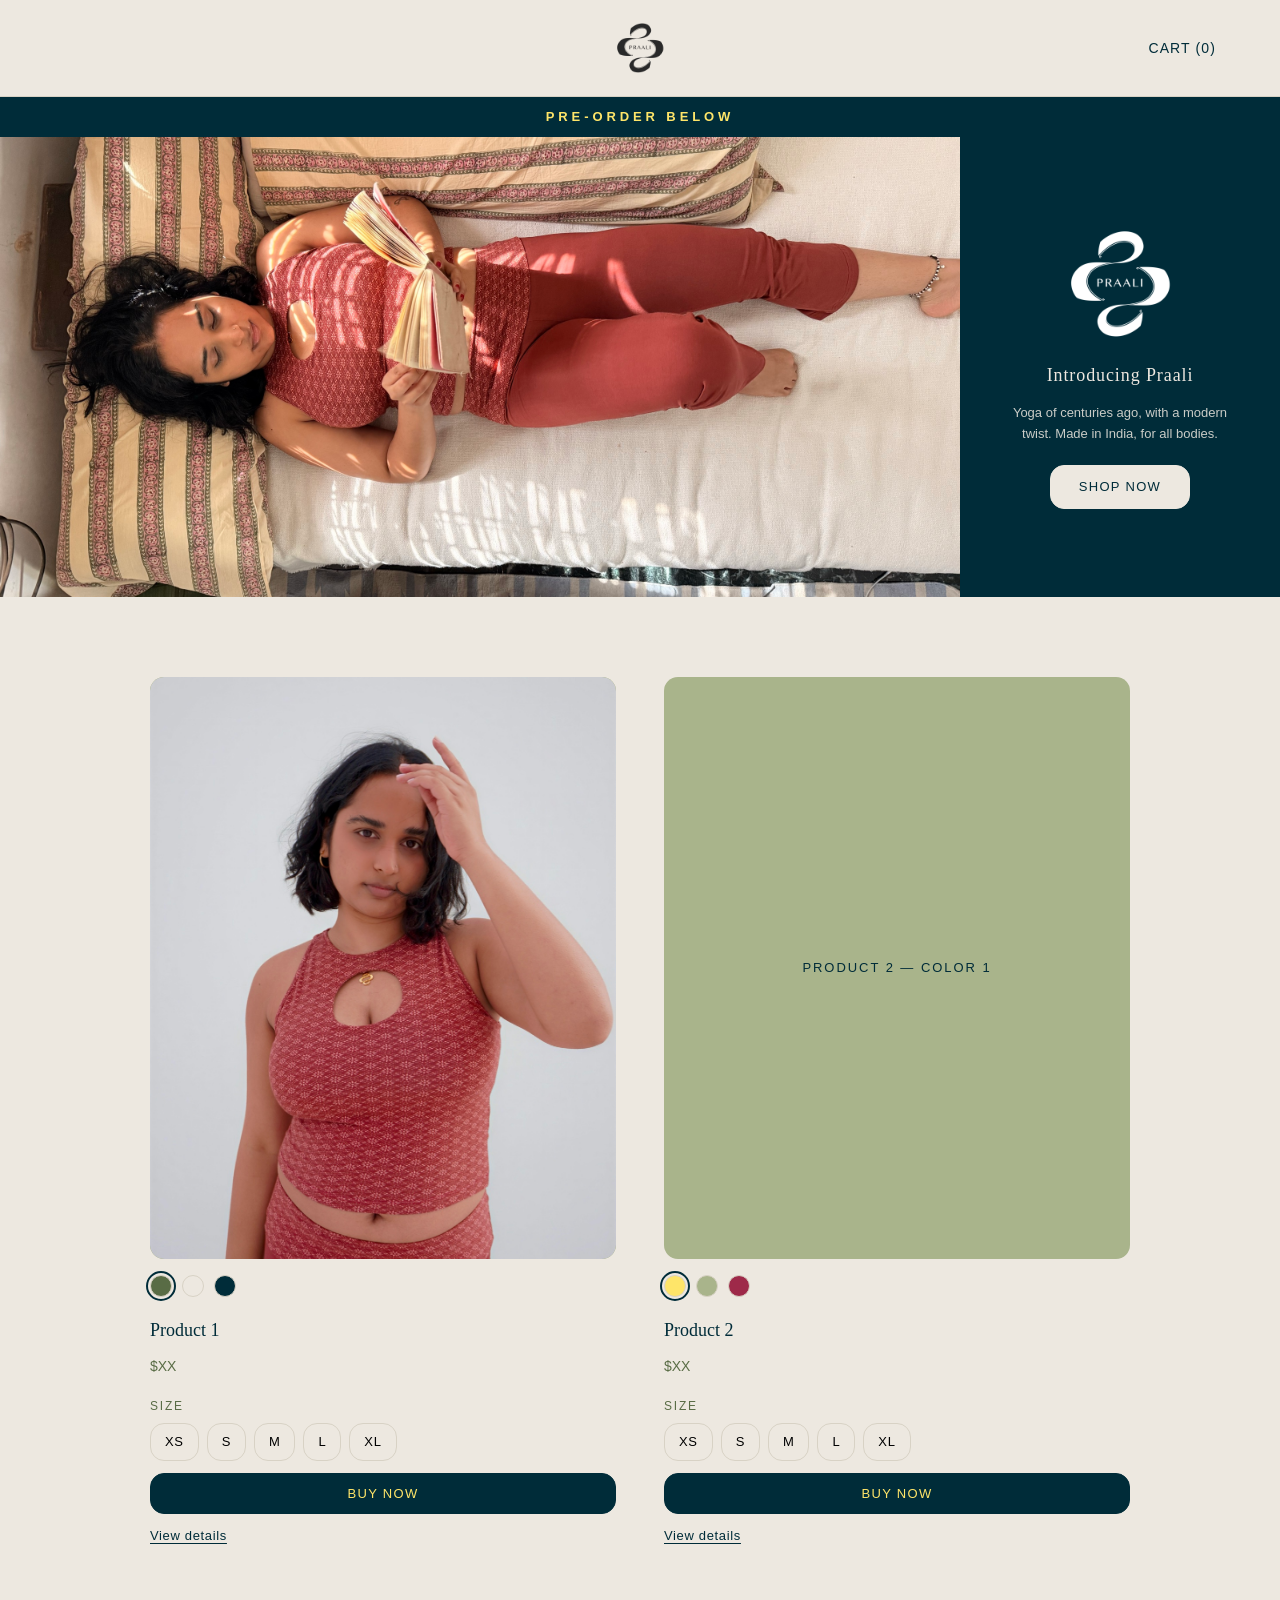
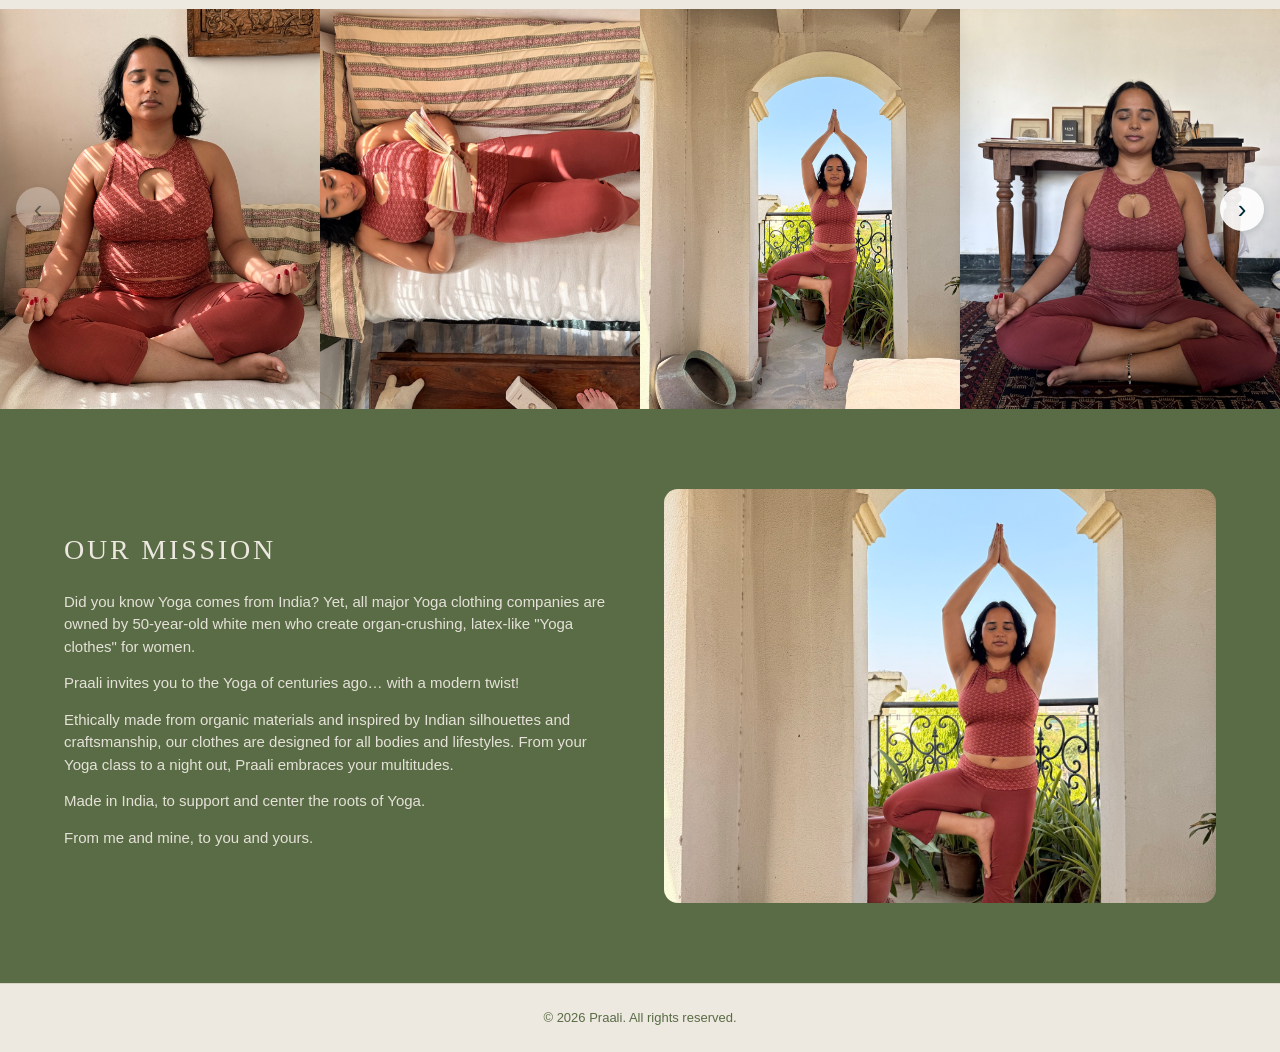
==== index.html @ ef36652d "Initial commit: Praali ecommerce prototype Co-Authored-By: Claude Opus 4.7 (1M context) <noreply@ant" ====
<!DOCTYPE html>
<html lang="en">
<head>
  <meta charset="UTF-8" />
  <meta name="viewport" content="width=device-width, initial-scale=1.0" />
  <title>PRAALI</title>
  <style>
    :root {
      --bg: #EDE8E0;
      --ink: #002C39;
      --muted: #596C45;
      --line: #d8d2c5;
      --accent: #002C39;
      --accent-ink: #FEE569;
      --highlight: #FEE569;
      --sage: #A9B48B;
      --sage-deep: #596C45;
      --placeholder: #A9B48B;
      --placeholder-ink: #002C39;
      --radius: 14px;
      --radius-lg: 22px;
      --shadow: 0 2px 12px rgba(0, 44, 57, 0.06);
    }

    * { box-sizing: border-box; margin: 0; padding: 0; }

    body {
      font-family: "Euphemia UCAS", "Euphemia", "Gadugi", "Segoe UI", "Helvetica Neue", Helvetica, Arial, sans-serif;
      background: var(--bg);
      color: var(--ink);
      line-height: 1.5;
      -webkit-font-smoothing: antialiased;
    }

    h1, h2, h3, h4, h5, h6 {
      font-family: "Telugu MN", "Noto Serif Telugu", "Georgia", "Times New Roman", serif;
      font-weight: 500;
    }

    .container { max-width: 1200px; margin: 0 auto; padding: 0 24px; }

    .site-header {
      border-bottom: 1px solid var(--line);
      background: var(--bg);
      position: sticky;
      top: 0;
      z-index: 10;
    }

    .header-inner {
      display: grid;
      grid-template-columns: 1fr auto 1fr;
      align-items: center;
      padding: 20px 24px;
      gap: 24px;
    }

    .nav-left { justify-self: start; }
    .nav-right { justify-self: end; }
    .brand { justify-self: center; display: inline-flex; align-items: center; text-decoration: none; }
    .brand img { height: 56px; width: auto; display: block; }

    .nav { display: flex; gap: 28px; }
    .nav a {
      color: var(--ink);
      text-decoration: none;
      font-size: 14px;
      letter-spacing: 0.08em;
      text-transform: uppercase;
    }
    .nav a:hover { opacity: 0.6; }

    .announcement-bar {
      background: var(--ink);
      color: var(--highlight);
      text-align: center;
      font-size: 13px;
      letter-spacing: 0.3em;
      text-transform: uppercase;
      font-weight: 600;
      padding: 10px 0;
    }

    .hero { padding: 0 0 48px; }

    .hero-banner {
      display: grid;
      grid-template-columns: minmax(0, 3fr) minmax(260px, 1fr);
      background: var(--ink);
      overflow: hidden;
      width: 100%;
    }

    .hero-images {
      display: grid;
      grid-template-columns: repeat(3, 1fr);
      gap: 0;
      height: 460px;
    }

    .hero-images--single {
      grid-template-columns: 1fr;
    }

    .hero-img {
      background: var(--placeholder);
      overflow: hidden;
    }

    .hero-img img {
      width: 100%;
      height: 100%;
      object-fit: cover;
      display: block;
    }

    .hero-pitch {
      background: var(--ink);
      color: var(--bg);
      padding: 32px 28px;
      display: flex;
      flex-direction: column;
      justify-content: center;
      align-items: center;
      text-align: center;
      gap: 14px;
    }

    .hero-pitch-logo {
      width: 120px;
      height: auto;
      filter: brightness(0) invert(1);
    }

    .hero-pitch-headline {
      font-family: "Telugu MN", "Noto Serif Telugu", "Georgia", serif;
      font-size: 18px;
      letter-spacing: 0.05em;
      margin-top: 4px;
    }

    .hero-pitch-text {
      font-size: 13px;
      line-height: 1.6;
      opacity: 0.85;
      max-width: 240px;
    }

    .btn-pitch {
      background: var(--bg);
      color: var(--ink);
      border: 1px solid var(--bg);
      padding: 11px 28px;
      text-decoration: none;
      display: inline-block;
      border-radius: var(--radius);
      font-size: 13px;
      letter-spacing: 0.1em;
      text-transform: uppercase;
      font-weight: 500;
      cursor: pointer;
      margin-top: 6px;
      transition: all 0.2s ease;
    }

    .btn-pitch:hover {
      background: var(--highlight);
      border-color: var(--highlight);
      color: var(--ink);
    }

    .photo-strip { padding: 0; }

    .photo-strip-wrap {
      position: relative;
      overflow: hidden;
      width: 100%;
      --visible-count: 4;
    }

    .photo-strip-track {
      display: flex;
      width: 100%;
      transition: transform 0.45s ease;
    }

    .strip-img {
      flex: 0 0 calc(100% / var(--visible-count));
      aspect-ratio: 4 / 5;
      background: var(--placeholder);
      display: flex;
      align-items: center;
      justify-content: center;
      overflow: hidden;
    }

    .strip-img img {
      width: 100%;
      height: 100%;
      object-fit: cover;
      display: block;
    }

    .strip-arrow {
      position: absolute;
      top: 50%;
      transform: translateY(-50%);
      width: 44px;
      height: 44px;
      border-radius: 50%;
      border: none;
      background: rgba(255, 255, 255, 0.9);
      color: var(--ink);
      font-size: 26px;
      line-height: 1;
      cursor: pointer;
      z-index: 2;
      display: flex;
      align-items: center;
      justify-content: center;
      padding: 0;
      box-shadow: 0 2px 8px rgba(0, 44, 57, 0.18);
      transition: background 0.15s ease;
    }
    .strip-arrow:hover { background: #fff; }
    .strip-arrow:disabled { opacity: 0.35; cursor: default; }
    .strip-arrow-prev { left: 16px; }
    .strip-arrow-next { right: 16px; }

    .strip-img img {
      width: 100%;
      height: 100%;
      object-fit: cover;
      display: block;
    }

    .products { padding: 32px 0 64px; }

    .product-grid {
      display: grid;
      grid-template-columns: repeat(2, 1fr);
      gap: 48px;
      max-width: 980px;
      margin: 0 auto;
    }

    .product-card { display: flex; flex-direction: column; gap: 12px; }

    .product-image {
      background: var(--placeholder);
      border-radius: var(--radius);
      aspect-ratio: 4 / 5;
      display: flex;
      align-items: center;
      justify-content: center;
      position: relative;
      border: none;
      cursor: pointer;
      padding: 0;
      width: 100%;
      height: auto;
      font: inherit;
      color: inherit;
      overflow: hidden;
    }

    .product-image:hover { opacity: 0.92; }

    .product-image img {
      width: 100%;
      height: 100%;
      object-fit: cover;
      display: block;
      border-radius: var(--radius);
    }

    .color-swatches { display: flex; gap: 10px; margin-top: 4px; }

    .swatch {
      width: 22px;
      height: 22px;
      border-radius: 50%;
      border: 1px solid var(--line);
      cursor: pointer;
      padding: 0;
      outline: 2px solid transparent;
      outline-offset: 2px;
      transition: outline-color 0.15s ease;
    }

    .swatch.is-active { outline-color: var(--ink); }

    .product-name { font-size: 18px; margin-top: 8px; }
    .product-price { font-size: 14px; color: var(--muted); margin-bottom: 4px; }

    .card-section { display: flex; flex-direction: column; gap: 8px; margin-top: 4px; }
    .card-section-label {
      font-size: 12px;
      text-transform: uppercase;
      letter-spacing: 0.15em;
      color: var(--muted);
    }

    .details-link {
      align-self: flex-start;
      background: none;
      border: none;
      padding: 0;
      font: inherit;
      color: var(--ink);
      text-decoration: underline;
      text-underline-offset: 3px;
      cursor: pointer;
      font-size: 13px;
      letter-spacing: 0.05em;
    }
    .details-link:hover { color: var(--sage-deep); }

    .img-label {
      color: var(--placeholder-ink);
      font-size: 13px;
      letter-spacing: 0.15em;
      text-transform: uppercase;
    }

    .product-actions { display: flex; gap: 8px; }

    .btn {
      flex: 1;
      padding: 12px 16px;
      font-size: 13px;
      letter-spacing: 0.1em;
      text-transform: uppercase;
      border-radius: var(--radius);
      cursor: pointer;
      border: 1px solid var(--ink);
      transition: all 0.2s ease;
      font-weight: 500;
    }

    .btn-primary {
      background: var(--accent);
      color: var(--accent-ink);
      border-color: var(--accent);
    }
    .btn-primary:hover { background: var(--highlight); color: var(--ink); border-color: var(--ink); }

    .btn-secondary { background: transparent; color: var(--ink); }
    .btn-secondary:hover { background: var(--ink); color: var(--highlight); }

    .about { padding: 80px 0; background: var(--sage-deep); color: var(--bg); }
    .about-grid {
      display: grid;
      grid-template-columns: 1fr 1fr;
      gap: 48px;
      align-items: center;
    }
    .about-text h2 {
      font-size: 28px;
      letter-spacing: 0.1em;
      text-transform: uppercase;
      margin-bottom: 20px;
      color: var(--bg);
    }
    .about-text p { color: var(--bg); margin-bottom: 14px; font-size: 15px; opacity: 0.95; }

    .about-image {
      background: var(--placeholder);
      border-radius: var(--radius);
      aspect-ratio: 4 / 3;
      display: flex;
      align-items: center;
      justify-content: center;
      overflow: hidden;
    }

    .about-image img {
      width: 100%;
      height: 100%;
      object-fit: cover;
      display: block;
    }

    .modal[hidden] { display: none; }
    .modal {
      position: fixed;
      inset: 0;
      z-index: 100;
      display: flex;
      align-items: center;
      justify-content: center;
      padding: 24px;
    }
    .modal-overlay {
      position: absolute;
      inset: 0;
      background: rgba(0, 44, 57, 0.55);
      backdrop-filter: blur(2px);
    }
    .modal-content {
      position: relative;
      background: var(--bg);
      border-radius: var(--radius);
      max-width: 1000px;
      width: 100%;
      max-height: 92vh;
      overflow-y: auto;
      box-shadow: 0 16px 48px rgba(0, 44, 57, 0.25);
    }
    .modal-close {
      position: absolute;
      top: 12px;
      right: 16px;
      background: none;
      border: none;
      font-size: 32px;
      line-height: 1;
      color: var(--ink);
      cursor: pointer;
      z-index: 2;
      padding: 4px 8px;
    }
    .modal-close:hover { color: var(--sage-deep); }

    .modal-grid { display: grid; grid-template-columns: 1fr 1fr; gap: 0; }
    .modal-image {
      background: var(--placeholder);
      aspect-ratio: 4 / 5;
      display: flex;
      align-items: center;
      justify-content: center;
      position: relative;
      overflow: hidden;
    }

    .modal-image-img {
      width: 100%;
      height: 100%;
      object-fit: cover;
      display: block;
    }

    .modal-image-img[hidden] { display: none; }

    .carousel-arrow {
      position: absolute;
      top: 50%;
      transform: translateY(-50%);
      width: 40px;
      height: 40px;
      border-radius: 50%;
      border: none;
      background: rgba(255, 255, 255, 0.85);
      color: var(--ink);
      font-size: 24px;
      line-height: 1;
      cursor: pointer;
      display: flex;
      align-items: center;
      justify-content: center;
      transition: background 0.15s ease;
      z-index: 2;
      padding: 0;
    }

    .carousel-arrow:hover { background: #fff; }
    .carousel-arrow-prev { left: 12px; }
    .carousel-arrow-next { right: 12px; }
    .carousel-arrow[hidden] { display: none; }

    .carousel-counter {
      position: absolute;
      bottom: 12px;
      left: 50%;
      transform: translateX(-50%);
      background: rgba(0, 44, 57, 0.7);
      color: var(--bg);
      padding: 4px 12px;
      border-radius: 999px;
      font-size: 12px;
      letter-spacing: 0.05em;
      z-index: 2;
    }
    .carousel-counter[hidden] { display: none; }
    .modal-details { padding: 40px 36px; }
    .modal-title { font-size: 26px; letter-spacing: 0.04em; margin-bottom: 6px; }
    .modal-price { font-size: 16px; color: var(--muted); margin-bottom: 24px; }

    .modal-section { margin-bottom: 22px; }
    .modal-section h4 {
      font-size: 13px;
      text-transform: uppercase;
      letter-spacing: 0.15em;
      margin-bottom: 10px;
      color: var(--ink);
    }

    .modal-swatches { display: flex; gap: 10px; }

    .size-options { display: flex; gap: 8px; flex-wrap: wrap; }
    .size-option {
      padding: 8px 14px;
      border: 1px solid var(--line);
      background: transparent;
      cursor: pointer;
      border-radius: var(--radius);
      font: inherit;
      font-size: 13px;
      letter-spacing: 0.05em;
    }
    .size-option:hover, .size-option.is-active {
      border-color: var(--ink);
      background: var(--ink);
      color: var(--highlight);
    }

    .modal-actions { display: flex; gap: 8px; margin: 24px 0 28px; }

    .size-chart { width: 100%; border-collapse: collapse; font-size: 13px; }
    .size-chart th, .size-chart td {
      text-align: left;
      padding: 8px 10px;
      border-bottom: 1px solid var(--line);
    }
    .size-chart th { font-weight: 600; background: rgba(169, 180, 139, 0.18); }

    .modal-facts { list-style: none; padding: 0; font-size: 14px; color: var(--muted); }
    .modal-facts li { padding: 4px 0; padding-left: 20px; position: relative; }
    .modal-facts li::before { content: "•"; position: absolute; left: 6px; color: var(--sage-deep); }

    body.modal-open { overflow: hidden; }

    .site-footer {
      border-top: 1px solid var(--line);
      padding: 24px 0;
      text-align: center;
      color: var(--muted);
      font-size: 13px;
    }

    @media (max-width: 900px) {
      .hero-banner {
        grid-template-columns: 1fr;
        margin: 0 16px;
      }
      .hero-images { height: 360px; }
      .hero-pitch { padding: 32px 24px; }
      .photo-strip-wrap { --visible-count: 2; }
    }

    @media (max-width: 500px) {
      .photo-strip-wrap { --visible-count: 1; }
    }

    @media (max-width: 800px) {
      .product-grid { grid-template-columns: 1fr; }
      .about-grid { grid-template-columns: 1fr; }
      .nav { gap: 16px; }
      .nav a { font-size: 12px; }
      .header-inner {
        grid-template-columns: 1fr;
        justify-items: center;
        gap: 12px;
        text-align: center;
      }
      .nav-left, .nav-right { justify-self: center; }
    }

    @media (max-width: 760px) {
      .modal-grid { grid-template-columns: 1fr; }
      .modal-details { padding: 28px 24px; }
    }
  </style>
</head>
<body>
  <header class="site-header">
    <div class="container header-inner">
      <div class="nav nav-left" aria-hidden="true"></div>
      <a href="#" class="brand" aria-label="Praali home">
        <img src="assets/praali_logo.png" alt="Praali" />
      </a>
      <nav class="nav nav-right">
        <a href="#" class="cart-link">Cart (0)</a>
      </nav>
    </div>
  </header>

  <div class="announcement-bar">
    <div class="container">
      <span>PRE-ORDER BELOW</span>
    </div>
  </div>

  <main>
    <!-- HERO: single image + pitch block -->
    <section class="hero">
      <div class="hero-banner">
        <div class="hero-images hero-images--single">
          <div class="hero-img"><img src="assets/hero-main.jpg" alt="" /></div>
        </div>
        <div class="hero-pitch">
          <img class="hero-pitch-logo" src="assets/praali_logo.png" alt="Praali" />
          <p class="hero-pitch-headline">Introducing Praali</p>
          <p class="hero-pitch-text">Yoga of centuries ago, with a modern twist. Made in India, for all bodies.</p>
          <a href="#shop" class="btn-pitch">Shop Now</a>
        </div>
      </div>
    </section>

    <!-- PRODUCT GRID -->
    <section id="shop" class="products">
      <div class="container">
        <div class="product-grid">
          <!-- Product 1 -->
          <article class="product-card" data-product="1">
            <button class="product-image" data-modal-open="1" aria-label="View product 1 details">
              <img src="assets/product1-1.jpg" alt="" />
            </button>
            <div class="color-swatches">
              <button class="swatch is-active" data-color="0" style="background: #596C45;" aria-label="Olive"></button>
              <button class="swatch" data-color="1" style="background: #EDE8E0;" aria-label="Cream"></button>
              <button class="swatch" data-color="2" style="background: #002C39;" aria-label="Navy"></button>
            </div>
            <h3 class="product-name">Product 1</h3>
            <p class="product-price">$XX</p>
            <div class="card-section">
              <span class="card-section-label">Size</span>
              <div class="size-options" data-card-sizes></div>
            </div>
            <div class="product-actions">
              <button class="btn btn-primary">Buy Now</button>
            </div>
            <button class="details-link" data-modal-open="1">View details</button>
          </article>

          <!-- Product 2 -->
          <article class="product-card" data-product="2">
            <button class="product-image" data-modal-open="2" aria-label="View product 2 details">
              <span class="img-label">product 2 — color 1</span>
            </button>
            <div class="color-swatches">
              <button class="swatch is-active" data-color="0" style="background: #FEE569;" aria-label="Yellow"></button>
              <button class="swatch" data-color="1" style="background: #A9B48B;" aria-label="Sage"></button>
              <button class="swatch" data-color="2" style="background: #9E2949;" aria-label="Berry"></button>
            </div>
            <h3 class="product-name">Product 2</h3>
            <p class="product-price">$XX</p>
            <div class="card-section">
              <span class="card-section-label">Size</span>
              <div class="size-options" data-card-sizes></div>
            </div>
            <div class="product-actions">
              <button class="btn btn-primary">Buy Now</button>
            </div>
            <button class="details-link" data-modal-open="2">View details</button>
          </article>
        </div>
      </div>
    </section>

    <!-- PRODUCT DETAIL MODAL -->
    <div class="modal" id="productModal" hidden>
      <div class="modal-overlay" data-modal-close></div>
      <div class="modal-content" role="dialog" aria-modal="true" aria-labelledby="modalTitle">
        <button class="modal-close" data-modal-close aria-label="Close">×</button>
        <div class="modal-grid">
          <div class="modal-image" data-modal-image>
            <img class="modal-image-img" data-modal-image-img alt="" hidden />
            <span class="img-label" data-modal-image-label></span>
            <button class="carousel-arrow carousel-arrow-prev" data-carousel-prev aria-label="Previous image" hidden>‹</button>
            <button class="carousel-arrow carousel-arrow-next" data-carousel-next aria-label="Next image" hidden>›</button>
            <div class="carousel-counter" data-carousel-counter hidden></div>
          </div>
          <div class="modal-details">
            <h2 class="modal-title" id="modalTitle"></h2>
            <p class="modal-price" data-modal-price></p>

            <div class="modal-section">
              <h4>Color: <span data-modal-color-name></span></h4>
              <div class="modal-swatches" data-modal-swatches></div>
            </div>

            <div class="modal-section">
              <h4>Size</h4>
              <div class="size-options" data-modal-sizes></div>
            </div>

            <div class="modal-actions">
              <button class="btn btn-primary">Buy Now</button>
            </div>

            <div class="modal-section">
              <h4>Composition</h4>
              <p data-modal-composition></p>
            </div>

            <div class="modal-section">
              <h4>Size Chart</h4>
              <table class="size-chart">
                <thead>
                  <tr><th>Size</th><th>Bust (in)</th><th>Waist (in)</th><th>Hip (in)</th></tr>
                </thead>
                <tbody data-modal-size-chart></tbody>
              </table>
            </div>

            <div class="modal-section">
              <h4>Quick Facts</h4>
              <ul class="modal-facts" data-modal-facts></ul>
            </div>
          </div>
        </div>
      </div>
    </div>

    <!-- PHOTO STRIP -->
    <section class="photo-strip">
      <div class="photo-strip-wrap">
        <button class="strip-arrow strip-arrow-prev" data-strip-prev aria-label="Previous">‹</button>
        <button class="strip-arrow strip-arrow-next" data-strip-next aria-label="Next">›</button>
        <div class="photo-strip-track" data-strip-track>
          <div class="strip-img"><img src="assets/gallery-1.jpg" alt="" /></div>
          <div class="strip-img"><img src="assets/gallery-2.jpg" alt="" /></div>
          <div class="strip-img"><img src="assets/gallery-3.jpg" alt="" /></div>
          <div class="strip-img"><img src="assets/gallery-4.jpg" alt="" /></div>
          <div class="strip-img"><img src="assets/gallery-5.jpg" alt="" /></div>
          <div class="strip-img"><img src="assets/gallery-6.jpg" alt="" /></div>
          <div class="strip-img"><img src="assets/gallery-7.jpg" alt="" /></div>
          <div class="strip-img"><img src="assets/gallery-8.jpg" alt="" /></div>
        </div>
      </div>
    </section>

    <!-- ABOUT -->
    <section id="about" class="about">
      <div class="container about-grid">
        <div class="about-text">
          <h2>Our Mission</h2>
          <p>Did you know Yoga comes from India? Yet, all major Yoga clothing companies are owned by 50-year-old white men who create organ-crushing, latex-like "Yoga clothes" for women.</p>
          <p>Praali invites you to the Yoga of centuries ago… with a modern twist!</p>
          <p>Ethically made from organic materials and inspired by Indian silhouettes and craftsmanship, our clothes are designed for all bodies and lifestyles. From your Yoga class to a night out, Praali embraces your multitudes.</p>
          <p>Made in India, to support and center the roots of Yoga.</p>
          <p>From me and mine, to you and yours.</p>
        </div>
        <div class="about-image">
          <img src="assets/mission.jpg" alt="" />
        </div>
      </div>
    </section>
  </main>

  <footer class="site-footer">
    <div class="container">
      <p>&copy; <span id="year"></span> Praali. All rights reserved.</p>
    </div>
  </footer>

  <script>
    (function () {
      const yearEl = document.getElementById('year');
      if (yearEl) yearEl.textContent = new Date().getFullYear();

      const products = {
        '1': {
          name: 'Product 1',
          price: '$XX',
          composition: '100% organic cotton, ethically dyed in small batches.',
          images: [
            'assets/product1-1.jpg',
            'assets/product1-2.jpg',
            'assets/product1-3.jpg',
            'assets/product1-4.jpg',
            'assets/product1-5.jpg',
            'assets/product1-6.jpg',
            'assets/product1-7.jpg'
          ],
          colors: [
            { name: 'Olive', hex: '#596C45' },
            { name: 'Cream', hex: '#EDE8E0' },
            { name: 'Navy',  hex: '#002C39' }
          ],
          sizes: ['XS', 'S', 'M', 'L', 'XL'],
          sizeChart: [
            { size: 'XS', bust: '32', waist: '24', hip: '34' },
            { size: 'S',  bust: '34', waist: '26', hip: '36' },
            { size: 'M',  bust: '36', waist: '28', hip: '38' },
            { size: 'L',  bust: '38', waist: '30', hip: '40' },
            { size: 'XL', bust: '40', waist: '32', hip: '42' }
          ],
          facts: [
            'Made in India',
            'Ethically produced in small batches',
            'Hand-finished details',
            'Machine wash cold, line dry'
          ]
        },
        '2': {
          name: 'Product 2',
          price: '$XX',
          composition: 'Organic cotton blend with hand-block printed accents.',
          colors: [
            { name: 'Yellow', hex: '#FEE569' },
            { name: 'Sage',   hex: '#A9B48B' },
            { name: 'Berry',  hex: '#9E2949' }
          ],
          sizes: ['XS', 'S', 'M', 'L', 'XL'],
          sizeChart: [
            { size: 'XS', bust: '32', waist: '24', hip: '34' },
            { size: 'S',  bust: '34', waist: '26', hip: '36' },
            { size: 'M',  bust: '36', waist: '28', hip: '38' },
            { size: 'L',  bust: '38', waist: '30', hip: '40' },
            { size: 'XL', bust: '40', waist: '32', hip: '42' }
          ],
          facts: [
            'Made in India',
            'Inspired by traditional Indian silhouettes',
            'Designed for movement and rest',
            'Machine wash cold, line dry'
          ]
        }
      };

      document.querySelectorAll('.product-card').forEach(card => {
        const productId = card.dataset.product;
        const product = products[productId];
        if (!product) return;

        const swatches = card.querySelectorAll('.swatch');
        const imageLabel = card.querySelector('.product-image .img-label');

        swatches.forEach((s, i) => {
          s.addEventListener('click', (e) => {
            e.stopPropagation();
            swatches.forEach(x => x.classList.remove('is-active'));
            s.classList.add('is-active');
            if (imageLabel) {
              imageLabel.textContent = `${product.name.toLowerCase()} — ${product.colors[i].name.toLowerCase()}`;
            }
          });
        });

        const cardSizes = card.querySelector('[data-card-sizes]');
        if (cardSizes) {
          product.sizes.forEach(size => {
            const b = document.createElement('button');
            b.className = 'size-option';
            b.textContent = size;
            b.addEventListener('click', (e) => {
              e.stopPropagation();
              cardSizes.querySelectorAll('.size-option').forEach(x => x.classList.remove('is-active'));
              b.classList.add('is-active');
            });
            cardSizes.appendChild(b);
          });
        }
      });

      const modal = document.getElementById('productModal');
      const modalTitle = modal.querySelector('[id="modalTitle"]');
      const modalPrice = modal.querySelector('[data-modal-price]');
      const modalComposition = modal.querySelector('[data-modal-composition]');
      const modalImageLabel = modal.querySelector('[data-modal-image-label]');
      const modalImage = modal.querySelector('[data-modal-image]');
      const modalImageImg = modal.querySelector('[data-modal-image-img]');
      const carouselPrev = modal.querySelector('[data-carousel-prev]');
      const carouselNext = modal.querySelector('[data-carousel-next]');
      const carouselCounter = modal.querySelector('[data-carousel-counter]');
      const modalSwatches = modal.querySelector('[data-modal-swatches]');
      const modalColorName = modal.querySelector('[data-modal-color-name]');
      const modalSizes = modal.querySelector('[data-modal-sizes]');
      const modalSizeChart = modal.querySelector('[data-modal-size-chart]');
      const modalFacts = modal.querySelector('[data-modal-facts]');

      let carouselIndex = 0;
      let carouselImages = [];

      function renderCarousel(index) {
        if (!carouselImages.length) return;
        carouselIndex = (index + carouselImages.length) % carouselImages.length;
        modalImageImg.src = carouselImages[carouselIndex];
        carouselCounter.textContent = `${carouselIndex + 1} / ${carouselImages.length}`;
      }

      carouselPrev.addEventListener('click', (e) => {
        e.stopPropagation();
        renderCarousel(carouselIndex - 1);
      });
      carouselNext.addEventListener('click', (e) => {
        e.stopPropagation();
        renderCarousel(carouselIndex + 1);
      });

      function isLight(hex) {
        const h = hex.replace('#', '');
        const r = parseInt(h.slice(0, 2), 16);
        const g = parseInt(h.slice(2, 4), 16);
        const b = parseInt(h.slice(4, 6), 16);
        return (r * 0.299 + g * 0.587 + b * 0.114) > 160;
      }

      function renderColor(product, index) {
        const color = product.colors[index];
        modalColorName.textContent = color.name;
        if (!product.images) {
          modalImage.style.background = color.hex;
          modalImageLabel.textContent = `${product.name.toLowerCase()} — ${color.name.toLowerCase()}`;
          modalImageLabel.style.color = isLight(color.hex) ? '#002C39' : '#EDE8E0';
        }
        modalSwatches.querySelectorAll('.swatch').forEach((s, i) => {
          s.classList.toggle('is-active', i === index);
        });
      }

      function openModal(productId) {
        const product = products[productId];
        if (!product) return;

        modalTitle.textContent = product.name;
        modalPrice.textContent = product.price;
        modalComposition.textContent = product.composition;

        if (product.images && product.images.length) {
          carouselImages = product.images;
          modalImageImg.hidden = false;
          modalImageLabel.hidden = true;
          modalImage.style.background = '';
          carouselPrev.hidden = product.images.length <= 1;
          carouselNext.hidden = product.images.length <= 1;
          carouselCounter.hidden = product.images.length <= 1;
          renderCarousel(0);
        } else {
          carouselImages = [];
          modalImageImg.hidden = true;
          modalImageLabel.hidden = false;
          carouselPrev.hidden = true;
          carouselNext.hidden = true;
          carouselCounter.hidden = true;
        }

        modalSwatches.innerHTML = '';
        product.colors.forEach((c, i) => {
          const b = document.createElement('button');
          b.className = 'swatch' + (i === 0 ? ' is-active' : '');
          b.style.background = c.hex;
          b.setAttribute('aria-label', c.name);
          b.addEventListener('click', () => renderColor(product, i));
          modalSwatches.appendChild(b);
        });

        modalSizes.innerHTML = '';
        product.sizes.forEach(size => {
          const b = document.createElement('button');
          b.className = 'size-option';
          b.textContent = size;
          b.addEventListener('click', () => {
            modalSizes.querySelectorAll('.size-option').forEach(x => x.classList.remove('is-active'));
            b.classList.add('is-active');
          });
          modalSizes.appendChild(b);
        });

        modalSizeChart.innerHTML = '';
        product.sizeChart.forEach(row => {
          const tr = document.createElement('tr');
          tr.innerHTML = `<td>${row.size}</td><td>${row.bust}</td><td>${row.waist}</td><td>${row.hip}</td>`;
          modalSizeChart.appendChild(tr);
        });

        modalFacts.innerHTML = '';
        product.facts.forEach(f => {
          const li = document.createElement('li');
          li.textContent = f;
          modalFacts.appendChild(li);
        });

        renderColor(product, 0);

        modal.hidden = false;
        document.body.classList.add('modal-open');
      }

      function closeModal() {
        modal.hidden = true;
        document.body.classList.remove('modal-open');
      }

      document.querySelectorAll('[data-modal-open]').forEach(el => {
        el.addEventListener('click', (e) => {
          e.preventDefault();
          e.stopPropagation();
          openModal(el.dataset.modalOpen);
        });
      });

      modal.querySelectorAll('[data-modal-close]').forEach(el => {
        el.addEventListener('click', closeModal);
      });

      document.addEventListener('keydown', (e) => {
        if (e.key === 'Escape' && !modal.hidden) closeModal();
      });

      /* PHOTO STRIP CAROUSEL */
      const stripWrap = document.querySelector('.photo-strip-wrap');
      const stripTrack = document.querySelector('[data-strip-track]');
      const stripPrev = document.querySelector('[data-strip-prev]');
      const stripNext = document.querySelector('[data-strip-next]');
      if (stripWrap && stripTrack) {
        const stripCount = stripTrack.querySelectorAll('.strip-img').length;
        let stripIndex = 0;

        function getVisible() {
          const v = parseFloat(getComputedStyle(stripWrap).getPropertyValue('--visible-count'));
          return v > 0 ? v : 4;
        }

        function updateStrip() {
          const visible = getVisible();
          const max = Math.max(0, stripCount - visible);
          if (stripIndex > max) stripIndex = max;
          if (stripIndex < 0) stripIndex = 0;
          const shift = stripIndex * (100 / visible);
          stripTrack.style.transform = `translateX(-${shift}%)`;
          stripPrev.disabled = stripIndex === 0;
          stripNext.disabled = stripIndex >= max;
        }

        stripPrev.addEventListener('click', () => { stripIndex -= 1; updateStrip(); });
        stripNext.addEventListener('click', () => { stripIndex += 1; updateStrip(); });
        window.addEventListener('resize', updateStrip);
        updateStrip();
      }
    })();
  </script>
</body>
</html>
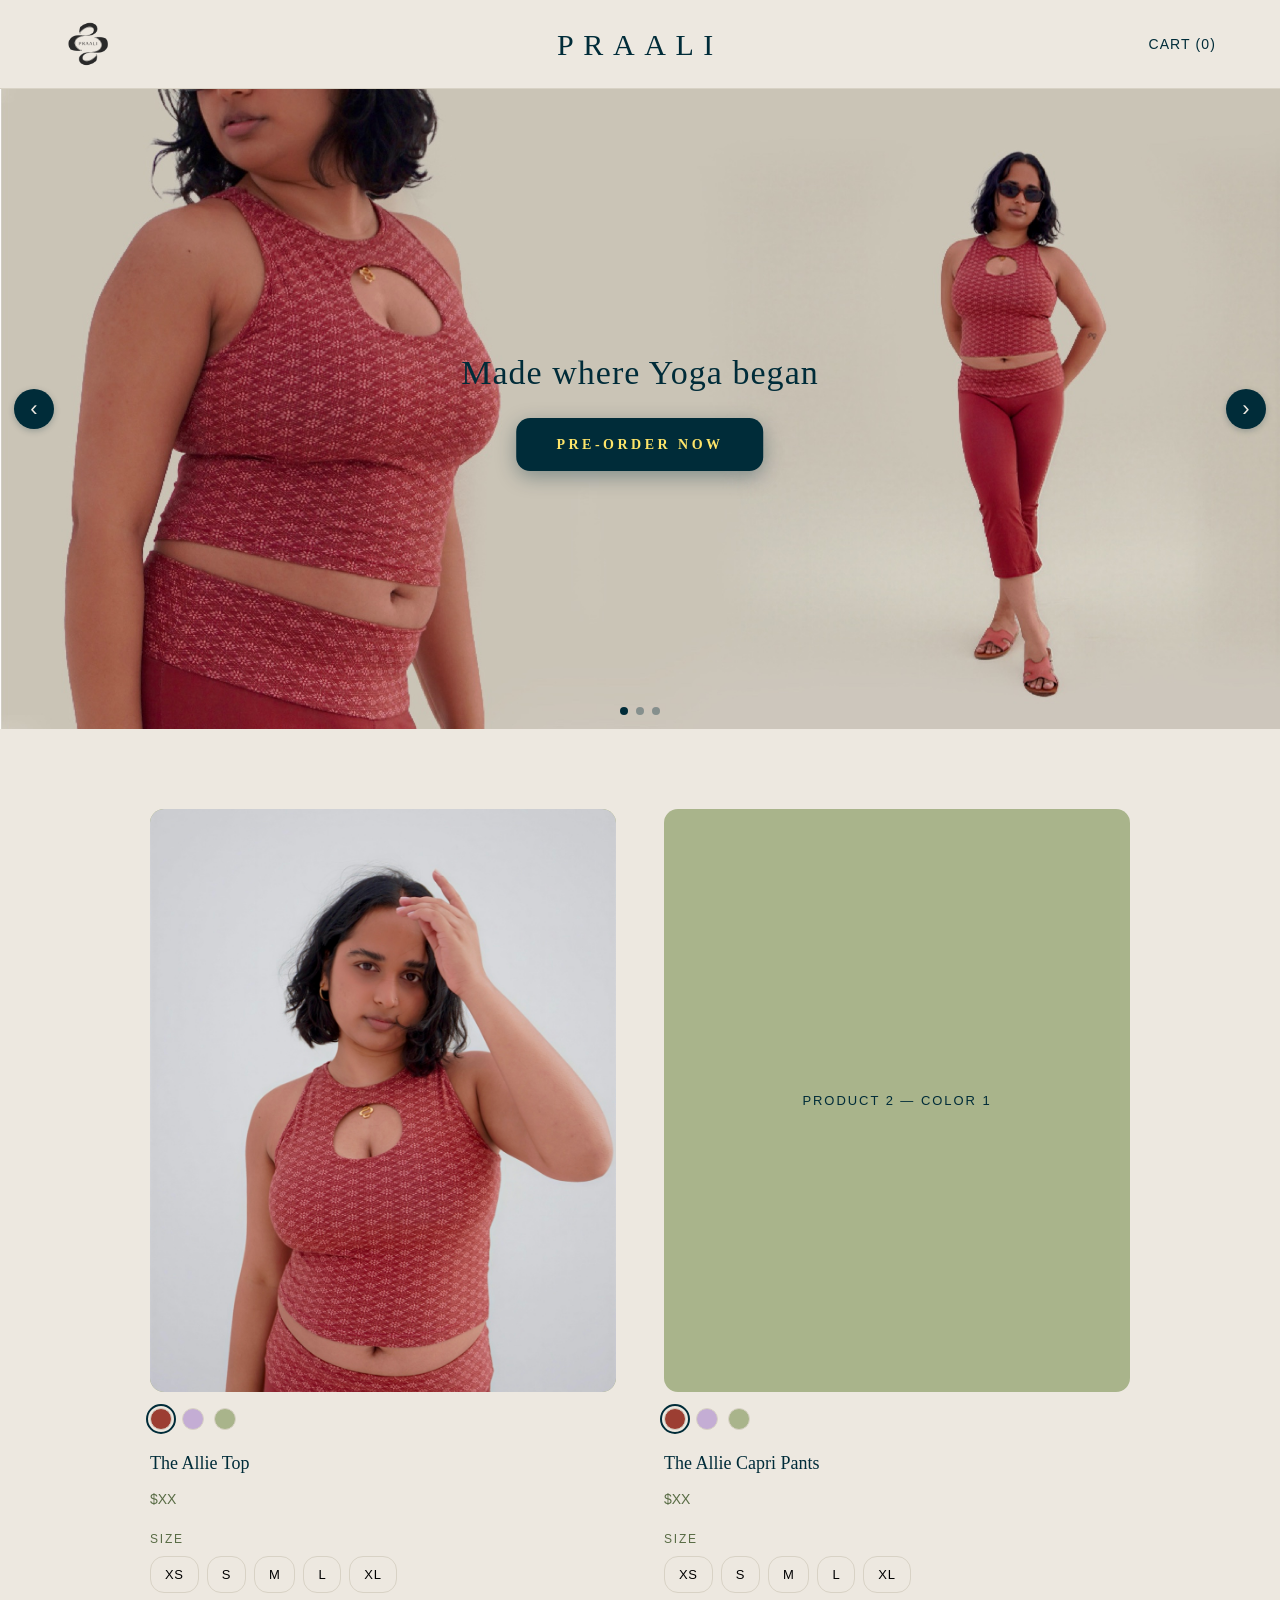
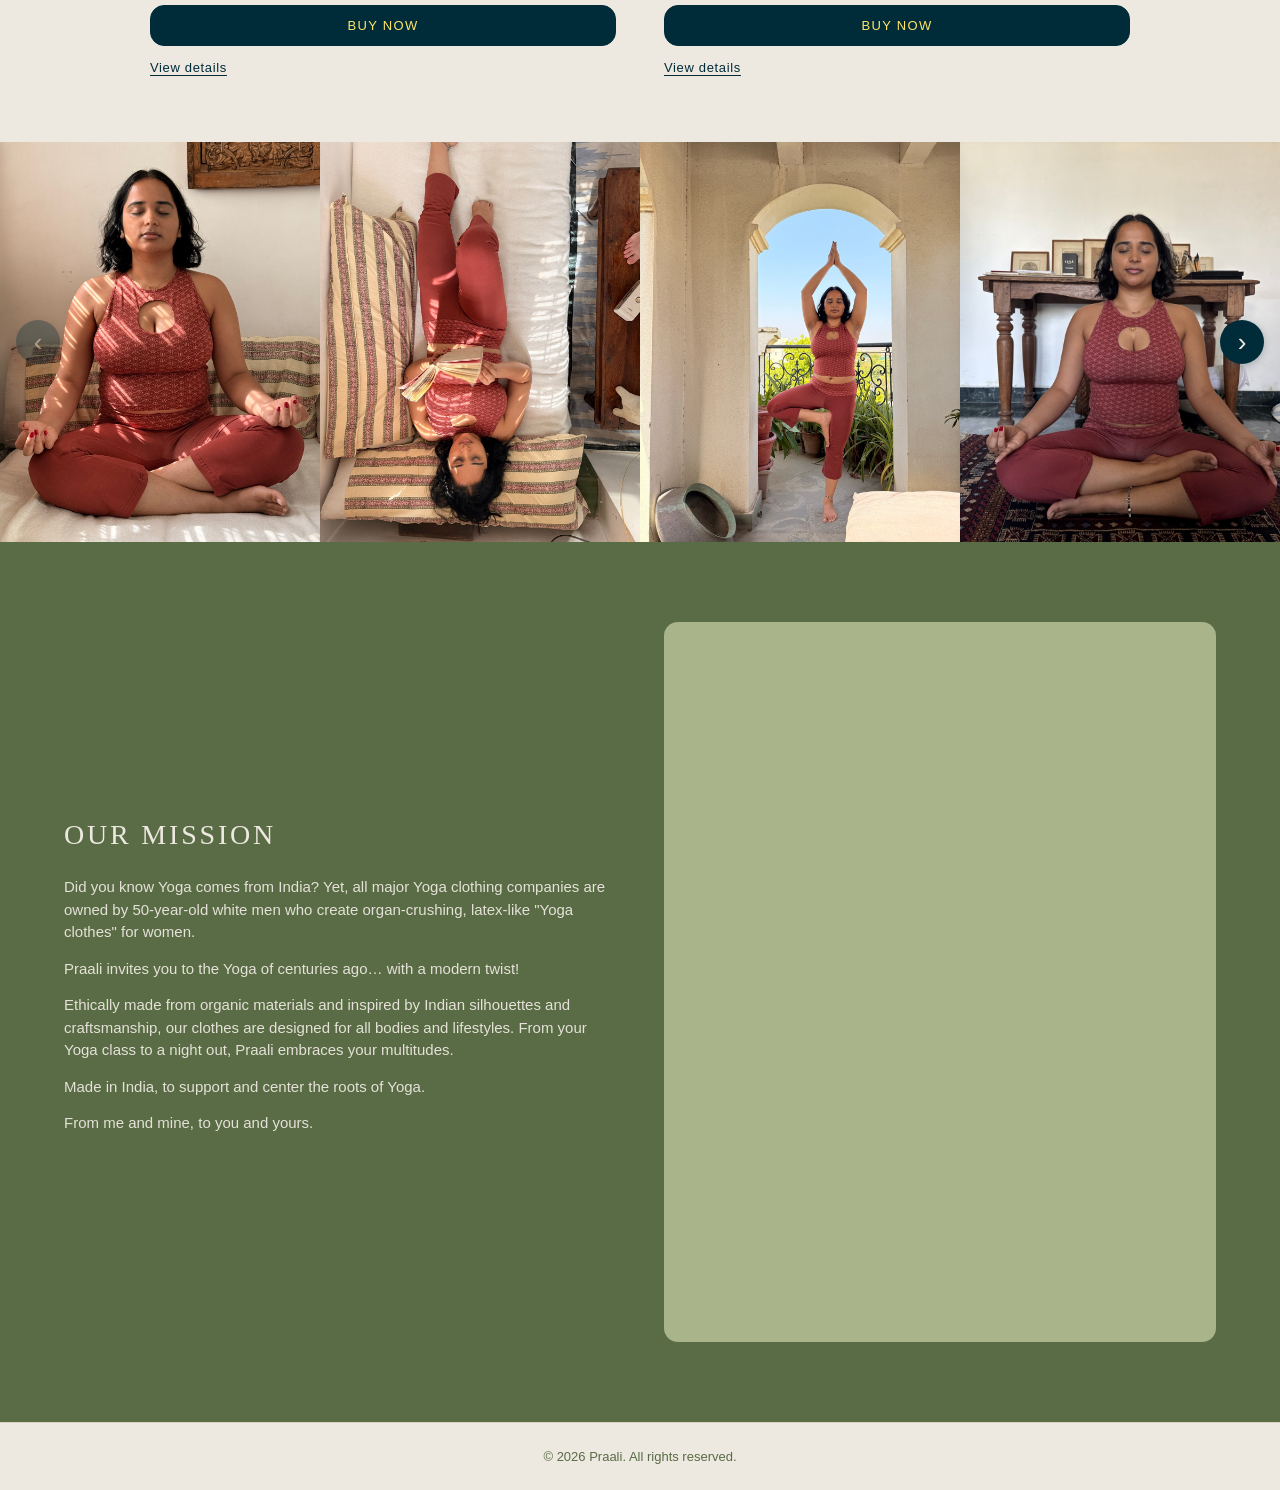
==== commit e699e331: "Add hero carousel, mission video, and full product details - Replace single-image hero with 3-banner" ====
--- a/index.html
+++ b/index.html
@@ -55,10 +55,25 @@
       gap: 24px;
     }
 
-    .nav-left { justify-self: start; }
     .nav-right { justify-self: end; }
-    .brand { justify-self: center; display: inline-flex; align-items: center; text-decoration: none; }
-    .brand img { height: 56px; width: auto; display: block; }
+
+    .brand-mark {
+      justify-self: start;
+      display: inline-flex;
+      align-items: center;
+      text-decoration: none;
+    }
+    .brand-mark img { height: 48px; width: auto; display: block; }
+
+    .brand-wordmark {
+      justify-self: center;
+      font-family: "Telugu MN", "Noto Serif Telugu", "Georgia", "Times New Roman", serif;
+      font-size: 30px;
+      letter-spacing: 0.32em;
+      color: var(--ink);
+      text-decoration: none;
+      font-weight: 400;
+    }
 
     .nav { display: flex; gap: 28px; }
     .nav a {
@@ -85,8 +100,8 @@
 
     .hero-banner {
       display: grid;
-      grid-template-columns: minmax(0, 3fr) minmax(260px, 1fr);
-      background: var(--ink);
+      grid-template-columns: 1fr;
+      background: var(--bg);
       overflow: hidden;
       width: 100%;
     }
@@ -100,6 +115,127 @@
 
     .hero-images--single {
       grid-template-columns: 1fr;
+    }
+
+    .hero-carousel {
+      display: block;
+      position: relative;
+      height: auto;
+      aspect-ratio: 2 / 1;
+      max-height: 760px;
+    }
+
+    .hero-slide {
+      position: absolute;
+      inset: 0;
+      opacity: 0;
+      transition: opacity 0.6s ease;
+      pointer-events: none;
+    }
+    .hero-slide.is-active {
+      opacity: 1;
+      pointer-events: auto;
+    }
+    .hero-slide img {
+      width: 100%;
+      height: 100%;
+      object-fit: contain;
+      display: block;
+    }
+
+    .hero-arrow {
+      position: absolute;
+      top: 50%;
+      transform: translateY(-50%);
+      width: 40px;
+      height: 40px;
+      border-radius: 50%;
+      border: none;
+      background: var(--ink);
+      color: var(--bg);
+      font-size: 22px;
+      line-height: 1;
+      cursor: pointer;
+      z-index: 3;
+      display: flex;
+      align-items: center;
+      justify-content: center;
+      padding: 0;
+      box-shadow: 0 2px 6px rgba(0, 44, 57, 0.25);
+      transition: background 0.15s ease;
+    }
+    .hero-arrow:hover { background: var(--sage-deep); }
+    .hero-arrow-prev { left: 14px; }
+    .hero-arrow-next { right: 14px; }
+
+    .hero-dots {
+      position: absolute;
+      bottom: 14px;
+      left: 50%;
+      transform: translateX(-50%);
+      display: flex;
+      gap: 8px;
+      z-index: 3;
+    }
+    .hero-dot {
+      width: 8px;
+      height: 8px;
+      border-radius: 50%;
+      background: rgba(0, 44, 57, 0.35);
+      border: none;
+      cursor: pointer;
+      padding: 0;
+      transition: background 0.15s ease;
+    }
+    .hero-dot.is-active { background: var(--ink); }
+
+    .hero-center {
+      position: absolute;
+      top: 50%;
+      left: 50%;
+      transform: translate(-50%, -50%);
+      z-index: 4;
+      display: flex;
+      flex-direction: column;
+      align-items: center;
+      gap: 20px;
+      text-align: center;
+    }
+
+    .hero-headline {
+      font-family: "Telugu MN", "Noto Serif Telugu", "Georgia", serif;
+      font-size: 34px;
+      color: var(--ink);
+      letter-spacing: 0.03em;
+      margin: 0;
+      white-space: nowrap;
+      font-weight: 500;
+    }
+
+    .hero-cta {
+      background: var(--ink);
+      color: var(--highlight);
+      padding: 16px 40px;
+      border-radius: var(--radius);
+      font-size: 14px;
+      letter-spacing: 0.25em;
+      text-transform: uppercase;
+      font-weight: 600;
+      text-decoration: none;
+      white-space: nowrap;
+      font-family: "Telugu MN", "Noto Serif Telugu", "Georgia", serif;
+      box-shadow: 0 6px 20px rgba(0, 44, 57, 0.35);
+      transition: all 0.2s ease;
+    }
+
+    .hero-cta:hover {
+      background: var(--highlight);
+      color: var(--ink);
+    }
+
+    @media (max-width: 600px) {
+      .hero-headline { font-size: 22px; }
+      .hero-cta { padding: 12px 28px; font-size: 12px; }
     }
 
     .hero-img {
@@ -209,8 +345,8 @@
       height: 44px;
       border-radius: 50%;
       border: none;
-      background: rgba(255, 255, 255, 0.9);
-      color: var(--ink);
+      background: var(--ink);
+      color: var(--bg);
       font-size: 26px;
       line-height: 1;
       cursor: pointer;
@@ -219,19 +355,20 @@
       align-items: center;
       justify-content: center;
       padding: 0;
-      box-shadow: 0 2px 8px rgba(0, 44, 57, 0.18);
+      box-shadow: 0 2px 8px rgba(0, 44, 57, 0.28);
       transition: background 0.15s ease;
     }
-    .strip-arrow:hover { background: #fff; }
+    .strip-arrow:hover { background: var(--sage-deep); }
     .strip-arrow:disabled { opacity: 0.35; cursor: default; }
     .strip-arrow-prev { left: 16px; }
     .strip-arrow-next { right: 16px; }
 
-    .strip-img img {
-      width: 100%;
-      height: 100%;
-      object-fit: cover;
-      display: block;
+    .strip-img--contain {
+      background: var(--bg);
+    }
+
+    .strip-img--contain img {
+      object-fit: contain;
     }
 
     .products { padding: 32px 0 64px; }
@@ -367,14 +504,18 @@
     .about-image {
       background: var(--placeholder);
       border-radius: var(--radius);
-      aspect-ratio: 4 / 3;
+      aspect-ratio: 9 / 16;
+      max-height: 720px;
+      width: 100%;
+      margin: 0 auto;
       display: flex;
       align-items: center;
       justify-content: center;
       overflow: hidden;
     }
 
-    .about-image img {
+    .about-image img,
+    .about-image video {
       width: 100%;
       height: 100%;
       object-fit: cover;
@@ -450,8 +591,8 @@
       height: 40px;
       border-radius: 50%;
       border: none;
-      background: rgba(255, 255, 255, 0.85);
-      color: var(--ink);
+      background: var(--ink);
+      color: var(--bg);
       font-size: 24px;
       line-height: 1;
       cursor: pointer;
@@ -463,7 +604,7 @@
       padding: 0;
     }
 
-    .carousel-arrow:hover { background: #fff; }
+    .carousel-arrow:hover { background: var(--sage-deep); }
     .carousel-arrow-prev { left: 12px; }
     .carousel-arrow-next { right: 12px; }
     .carousel-arrow[hidden] { display: none; }
@@ -484,7 +625,42 @@
     .carousel-counter[hidden] { display: none; }
     .modal-details { padding: 40px 36px; }
     .modal-title { font-size: 26px; letter-spacing: 0.04em; margin-bottom: 6px; }
+    .modal-tagline {
+      font-size: 14px;
+      color: var(--ink);
+      line-height: 1.6;
+      margin-bottom: 14px;
+    }
+    .modal-tagline[hidden] { display: none; }
     .modal-price { font-size: 16px; color: var(--muted); margin-bottom: 24px; }
+
+    .modal-fit-note {
+      font-size: 14px;
+      color: var(--ink);
+      line-height: 1.6;
+      margin: 0 0 22px;
+    }
+    .modal-fit-note[hidden] { display: none; }
+
+    .modal-bullets {
+      list-style: none;
+      padding: 0;
+      margin: 0 0 22px;
+      font-size: 14px;
+      color: var(--ink);
+      line-height: 1.6;
+    }
+    .modal-bullets[hidden] { display: none; }
+    .modal-bullets li {
+      padding: 4px 0 4px 20px;
+      position: relative;
+    }
+    .modal-bullets li::before {
+      content: "•";
+      position: absolute;
+      left: 6px;
+      color: var(--sage-deep);
+    }
 
     .modal-section { margin-bottom: 22px; }
     .modal-section h4 {
@@ -516,6 +692,50 @@
 
     .modal-actions { display: flex; gap: 8px; margin: 24px 0 28px; }
 
+    .size-chart-desc {
+      font-size: 14px;
+      color: var(--ink);
+      line-height: 1.55;
+      margin-bottom: 10px;
+    }
+
+    .size-chart-unit {
+      font-size: 12px;
+      color: var(--muted);
+      font-style: italic;
+      margin-bottom: 12px;
+    }
+
+    .size-chart-footer {
+      margin-top: 16px;
+      padding-top: 14px;
+      border-top: 1px solid var(--line);
+    }
+
+    .size-chart-footer h5 {
+      font-family: "Telugu MN", "Noto Serif Telugu", "Georgia", serif;
+      font-size: 14px;
+      letter-spacing: 0.05em;
+      margin-bottom: 6px;
+      color: var(--ink);
+    }
+
+    .size-chart-footer p {
+      font-size: 13px;
+      color: var(--muted);
+      line-height: 1.55;
+    }
+
+    .size-chart-footer a {
+      color: var(--ink);
+      text-decoration: underline;
+      text-underline-offset: 2px;
+    }
+
+    .size-chart-footer a:hover {
+      color: var(--sage-deep);
+    }
+
     .size-chart { width: 100%; border-collapse: collapse; font-size: 13px; }
     .size-chart th, .size-chart td {
       text-align: left;
@@ -541,10 +761,7 @@
     @media (max-width: 900px) {
       .hero-banner {
         grid-template-columns: 1fr;
-        margin: 0 16px;
       }
-      .hero-images { height: 360px; }
-      .hero-pitch { padding: 32px 24px; }
       .photo-strip-wrap { --visible-count: 2; }
     }
 
@@ -575,34 +792,35 @@
 <body>
   <header class="site-header">
     <div class="container header-inner">
-      <div class="nav nav-left" aria-hidden="true"></div>
-      <a href="#" class="brand" aria-label="Praali home">
+      <a href="#" class="brand-mark" aria-label="Praali home">
         <img src="assets/praali_logo.png" alt="Praali" />
       </a>
+      <a href="#" class="brand-wordmark">PRAALI</a>
       <nav class="nav nav-right">
         <a href="#" class="cart-link">Cart (0)</a>
       </nav>
     </div>
   </header>
 
-  <div class="announcement-bar">
-    <div class="container">
-      <span>PRE-ORDER BELOW</span>
-    </div>
-  </div>
-
   <main>
     <!-- HERO: single image + pitch block -->
     <section class="hero">
       <div class="hero-banner">
-        <div class="hero-images hero-images--single">
-          <div class="hero-img"><img src="assets/hero-main.jpg" alt="" /></div>
-        </div>
-        <div class="hero-pitch">
-          <img class="hero-pitch-logo" src="assets/praali_logo.png" alt="Praali" />
-          <p class="hero-pitch-headline">Introducing Praali</p>
-          <p class="hero-pitch-text">Yoga of centuries ago, with a modern twist. Made in India, for all bodies.</p>
-          <a href="#shop" class="btn-pitch">Shop Now</a>
+        <div class="hero-images hero-images--single hero-carousel">
+          <div class="hero-slide is-active"><img src="assets/hero-cayenne.jpg" alt="" /></div>
+          <div class="hero-slide"><img src="assets/hero-lilac.jpg" alt="" /></div>
+          <div class="hero-slide"><img src="assets/hero-sage.jpg" alt="" /></div>
+          <div class="hero-center">
+            <h2 class="hero-headline">Made where Yoga began</h2>
+            <a href="#shop" class="hero-cta">Pre-Order Now</a>
+          </div>
+          <button class="hero-arrow hero-arrow-prev" data-hero-prev aria-label="Previous">‹</button>
+          <button class="hero-arrow hero-arrow-next" data-hero-next aria-label="Next">›</button>
+          <div class="hero-dots">
+            <button class="hero-dot is-active" data-hero-dot="0" aria-label="Slide 1"></button>
+            <button class="hero-dot" data-hero-dot="1" aria-label="Slide 2"></button>
+            <button class="hero-dot" data-hero-dot="2" aria-label="Slide 3"></button>
+          </div>
         </div>
       </div>
     </section>
@@ -617,11 +835,11 @@
               <img src="assets/product1-1.jpg" alt="" />
             </button>
             <div class="color-swatches">
-              <button class="swatch is-active" data-color="0" style="background: #596C45;" aria-label="Olive"></button>
-              <button class="swatch" data-color="1" style="background: #EDE8E0;" aria-label="Cream"></button>
-              <button class="swatch" data-color="2" style="background: #002C39;" aria-label="Navy"></button>
+              <button class="swatch is-active" data-color="0" style="background: #9C3E32;" aria-label="Cayenne"></button>
+              <button class="swatch" data-color="1" style="background: #C4ADD4;" aria-label="Lilac"></button>
+              <button class="swatch" data-color="2" style="background: #A9B48B;" aria-label="Sage Green"></button>
             </div>
-            <h3 class="product-name">Product 1</h3>
+            <h3 class="product-name">The Allie Top</h3>
             <p class="product-price">$XX</p>
             <div class="card-section">
               <span class="card-section-label">Size</span>
@@ -639,11 +857,11 @@
               <span class="img-label">product 2 — color 1</span>
             </button>
             <div class="color-swatches">
-              <button class="swatch is-active" data-color="0" style="background: #FEE569;" aria-label="Yellow"></button>
-              <button class="swatch" data-color="1" style="background: #A9B48B;" aria-label="Sage"></button>
-              <button class="swatch" data-color="2" style="background: #9E2949;" aria-label="Berry"></button>
+              <button class="swatch is-active" data-color="0" style="background: #9C3E32;" aria-label="Cayenne"></button>
+              <button class="swatch" data-color="1" style="background: #C4ADD4;" aria-label="Lilac"></button>
+              <button class="swatch" data-color="2" style="background: #A9B48B;" aria-label="Sage Green"></button>
             </div>
-            <h3 class="product-name">Product 2</h3>
+            <h3 class="product-name">The Allie Capri Pants</h3>
             <p class="product-price">$XX</p>
             <div class="card-section">
               <span class="card-section-label">Size</span>
@@ -674,6 +892,11 @@
           <div class="modal-details">
             <h2 class="modal-title" id="modalTitle"></h2>
             <p class="modal-price" data-modal-price></p>
+            <p class="modal-tagline" data-modal-tagline hidden></p>
+
+            <ul class="modal-bullets" data-modal-bullets hidden></ul>
+
+            <p class="modal-fit-note" data-modal-fit-note hidden></p>
 
             <div class="modal-section">
               <h4>Color: <span data-modal-color-name></span></h4>
@@ -690,23 +913,17 @@
             </div>
 
             <div class="modal-section">
-              <h4>Composition</h4>
-              <p data-modal-composition></p>
-            </div>
-
-            <div class="modal-section">
               <h4>Size Chart</h4>
+              <p class="size-chart-desc">Fits true to size, with a little bit of stretch to accommodate for our everchanging bodies and lots of breath and movement.</p>
+              <p class="size-chart-unit">All measurements are in inches.</p>
               <table class="size-chart">
-                <thead>
-                  <tr><th>Size</th><th>Bust (in)</th><th>Waist (in)</th><th>Hip (in)</th></tr>
-                </thead>
+                <thead data-modal-size-thead></thead>
                 <tbody data-modal-size-chart></tbody>
               </table>
-            </div>
-
-            <div class="modal-section">
-              <h4>Quick Facts</h4>
-              <ul class="modal-facts" data-modal-facts></ul>
+              <div class="size-chart-footer">
+                <h5>Don't see your size yet?</h5>
+                <p>As a new brand, we're thoughtfully growing our size range and would love your input. If you'd like to see your size in future drops, leave your sizing details <a href="#">here</a>.</p>
+              </div>
             </div>
           </div>
         </div>
@@ -743,7 +960,7 @@
           <p>From me and mine, to you and yours.</p>
         </div>
         <div class="about-image">
-          <img src="assets/mission.jpg" alt="" />
+          <video src="assets/mission.mov" autoplay muted loop playsinline></video>
         </div>
       </div>
     </section>
@@ -762,9 +979,10 @@
 
       const products = {
         '1': {
-          name: 'Product 1',
+          name: 'The Allie Top',
+          tagline: 'Finally, yoga clothing with embroidery and cute prints!',
           price: '$XX',
-          composition: '100% organic cotton, ethically dyed in small batches.',
+          fitNote: "I'm 5'2, wearing a medium. I have a shorter torso, lil tummy, and a DD chest.",
           images: [
             'assets/product1-1.jpg',
             'assets/product1-2.jpg',
@@ -775,47 +993,61 @@
             'assets/product1-7.jpg'
           ],
           colors: [
-            { name: 'Olive', hex: '#596C45' },
-            { name: 'Cream', hex: '#EDE8E0' },
-            { name: 'Navy',  hex: '#002C39' }
+            { name: 'Cayenne',    hex: '#9C3E32' },
+            { name: 'Lilac',      hex: '#C4ADD4' },
+            { name: 'Sage Green', hex: '#A9B48B' }
           ],
           sizes: ['XS', 'S', 'M', 'L', 'XL'],
+          sizeColumns: [
+            { label: 'Bust', key: 'bust' },
+            { label: 'Waist', key: 'waist' },
+            { label: 'Length', key: 'length' }
+          ],
           sizeChart: [
-            { size: 'XS', bust: '32', waist: '24', hip: '34' },
-            { size: 'S',  bust: '34', waist: '26', hip: '36' },
-            { size: 'M',  bust: '36', waist: '28', hip: '38' },
-            { size: 'L',  bust: '38', waist: '30', hip: '40' },
-            { size: 'XL', bust: '40', waist: '32', hip: '42' }
+            { size: 'XS', bust: '30–32', waist: '24–26', length: '17' },
+            { size: 'S',  bust: '32–34', waist: '26–28', length: '17.25' },
+            { size: 'M',  bust: '34–36', waist: '28–30', length: '17.5' },
+            { size: 'L',  bust: '36–38', waist: '30–32', length: '17.75' },
+            { size: 'XL', bust: '38–40', waist: '32–34', length: '18' }
           ],
-          facts: [
-            'Made in India',
-            'Ethically produced in small batches',
-            'Hand-finished details',
-            'Machine wash cold, line dry'
+          bullets: [
+            'Built in sports bra',
+            '95% cotton 5% natural elastane',
+            'Washer and dryer friendly ofc',
+            'Made in India <3',
+            'Ethically made, everyone say thank you to my masterji Vikas ji!'
           ]
         },
         '2': {
-          name: 'Product 2',
+          name: 'The Allie Capri Pants',
+          tagline: 'Finally, yoga clothing with embroidery and cute prints!',
           price: '$XX',
-          composition: 'Organic cotton blend with hand-block printed accents.',
+          fitNote: "I'm 5'2, wearing a medium. I have a shorter torso, lil tummy, and a DD chest.",
           colors: [
-            { name: 'Yellow', hex: '#FEE569' },
-            { name: 'Sage',   hex: '#A9B48B' },
-            { name: 'Berry',  hex: '#9E2949' }
+            { name: 'Cayenne',    hex: '#9C3E32' },
+            { name: 'Lilac',      hex: '#C4ADD4' },
+            { name: 'Sage Green', hex: '#A9B48B' }
           ],
           sizes: ['XS', 'S', 'M', 'L', 'XL'],
+          sizeColumns: [
+            { label: 'Waist', key: 'waist' },
+            { label: 'Hip',   key: 'hip' },
+            { label: 'Length', key: 'length' }
+          ],
           sizeChart: [
-            { size: 'XS', bust: '32', waist: '24', hip: '34' },
-            { size: 'S',  bust: '34', waist: '26', hip: '36' },
-            { size: 'M',  bust: '36', waist: '28', hip: '38' },
-            { size: 'L',  bust: '38', waist: '30', hip: '40' },
-            { size: 'XL', bust: '40', waist: '32', hip: '42' }
+            { size: 'XS', waist: '24–26', hip: '34–36', length: '27.25' },
+            { size: 'S',  waist: '26–28', hip: '36–38', length: '27.6' },
+            { size: 'M',  waist: '28–30', hip: '38–40', length: '28' },
+            { size: 'L',  waist: '30–32', hip: '40–42', length: '28.6' },
+            { size: 'XL', waist: '32–34', hip: '42–44', length: '29' }
           ],
-          facts: [
-            'Made in India',
-            'Inspired by traditional Indian silhouettes',
-            'Designed for movement and rest',
-            'Machine wash cold, line dry'
+          bullets: [
+            'Mid/low waist. Designed to be worn however feels most comfortable for you!',
+            'Slight flare at the bottom',
+            '95% cotton 5% natural elastane',
+            'Washer and dryer friendly ofc',
+            'Made in India <3',
+            'Ethically made, everyone say thank you to my masterji Vikas ji!'
           ]
         }
       };
@@ -858,7 +1090,6 @@
       const modal = document.getElementById('productModal');
       const modalTitle = modal.querySelector('[id="modalTitle"]');
       const modalPrice = modal.querySelector('[data-modal-price]');
-      const modalComposition = modal.querySelector('[data-modal-composition]');
       const modalImageLabel = modal.querySelector('[data-modal-image-label]');
       const modalImage = modal.querySelector('[data-modal-image]');
       const modalImageImg = modal.querySelector('[data-modal-image-img]');
@@ -869,7 +1100,10 @@
       const modalColorName = modal.querySelector('[data-modal-color-name]');
       const modalSizes = modal.querySelector('[data-modal-sizes]');
       const modalSizeChart = modal.querySelector('[data-modal-size-chart]');
-      const modalFacts = modal.querySelector('[data-modal-facts]');
+      const modalSizeThead = modal.querySelector('[data-modal-size-thead]');
+      const modalTagline = modal.querySelector('[data-modal-tagline]');
+      const modalFitNote = modal.querySelector('[data-modal-fit-note]');
+      const modalBullets = modal.querySelector('[data-modal-bullets]');
 
       let carouselIndex = 0;
       let carouselImages = [];
@@ -917,7 +1151,32 @@
 
         modalTitle.textContent = product.name;
         modalPrice.textContent = product.price;
-        modalComposition.textContent = product.composition;
+
+        if (product.tagline) {
+          modalTagline.textContent = product.tagline;
+          modalTagline.hidden = false;
+        } else {
+          modalTagline.hidden = true;
+        }
+
+        if (product.fitNote) {
+          modalFitNote.textContent = product.fitNote;
+          modalFitNote.hidden = false;
+        } else {
+          modalFitNote.hidden = true;
+        }
+
+        modalBullets.innerHTML = '';
+        if (product.bullets && product.bullets.length) {
+          product.bullets.forEach(b => {
+            const li = document.createElement('li');
+            li.textContent = b;
+            modalBullets.appendChild(li);
+          });
+          modalBullets.hidden = false;
+        } else {
+          modalBullets.hidden = true;
+        }
 
         if (product.images && product.images.length) {
           carouselImages = product.images;
@@ -959,18 +1218,17 @@
           modalSizes.appendChild(b);
         });
 
+        const sizeCols = product.sizeColumns || [
+          { label: 'Bust', key: 'bust' },
+          { label: 'Waist', key: 'waist' },
+          { label: 'Length', key: 'length' }
+        ];
+        modalSizeThead.innerHTML = `<tr><th>Size</th>${sizeCols.map(c => `<th>${c.label}</th>`).join('')}</tr>`;
         modalSizeChart.innerHTML = '';
         product.sizeChart.forEach(row => {
           const tr = document.createElement('tr');
-          tr.innerHTML = `<td>${row.size}</td><td>${row.bust}</td><td>${row.waist}</td><td>${row.hip}</td>`;
+          tr.innerHTML = `<td>${row.size}</td>${sizeCols.map(c => `<td>${row[c.key] || ''}</td>`).join('')}`;
           modalSizeChart.appendChild(tr);
-        });
-
-        modalFacts.innerHTML = '';
-        product.facts.forEach(f => {
-          const li = document.createElement('li');
-          li.textContent = f;
-          modalFacts.appendChild(li);
         });
 
         renderColor(product, 0);
@@ -999,6 +1257,37 @@
       document.addEventListener('keydown', (e) => {
         if (e.key === 'Escape' && !modal.hidden) closeModal();
       });
+
+      /* HERO CAROUSEL */
+      const heroSlides = document.querySelectorAll('.hero-slide');
+      const heroDots = document.querySelectorAll('.hero-dot');
+      const heroPrev = document.querySelector('[data-hero-prev]');
+      const heroNext = document.querySelector('[data-hero-next]');
+      if (heroSlides.length) {
+        let heroIndex = 0;
+        let heroTimer;
+
+        function showHero(i) {
+          heroIndex = (i + heroSlides.length) % heroSlides.length;
+          heroSlides.forEach((s, idx) => s.classList.toggle('is-active', idx === heroIndex));
+          heroDots.forEach((d, idx) => d.classList.toggle('is-active', idx === heroIndex));
+        }
+
+        function startHeroAuto() {
+          stopHeroAuto();
+          heroTimer = setInterval(() => showHero(heroIndex + 1), 5000);
+        }
+        function stopHeroAuto() {
+          if (heroTimer) clearInterval(heroTimer);
+        }
+
+        heroPrev.addEventListener('click', () => { showHero(heroIndex - 1); startHeroAuto(); });
+        heroNext.addEventListener('click', () => { showHero(heroIndex + 1); startHeroAuto(); });
+        heroDots.forEach((d, idx) => {
+          d.addEventListener('click', () => { showHero(idx); startHeroAuto(); });
+        });
+        startHeroAuto();
+      }
 
       /* PHOTO STRIP CAROUSEL */
       const stripWrap = document.querySelector('.photo-strip-wrap');
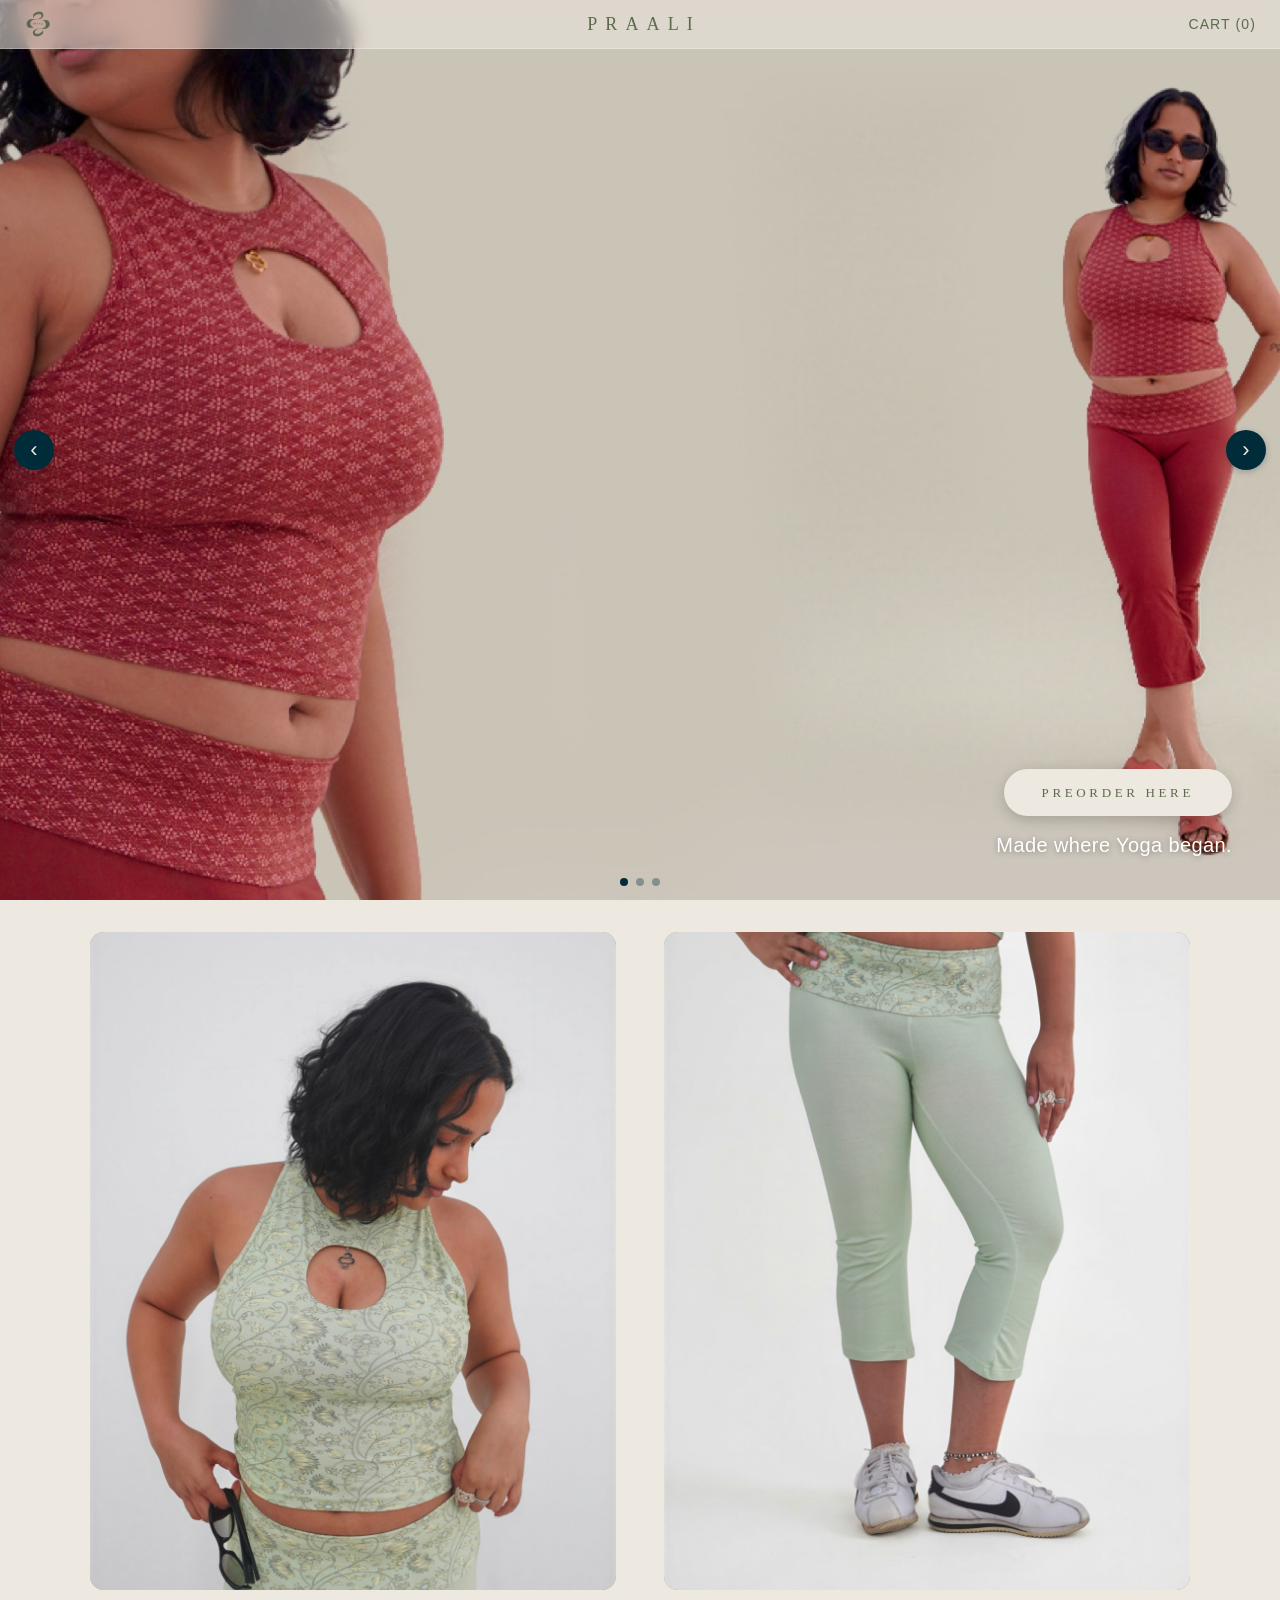
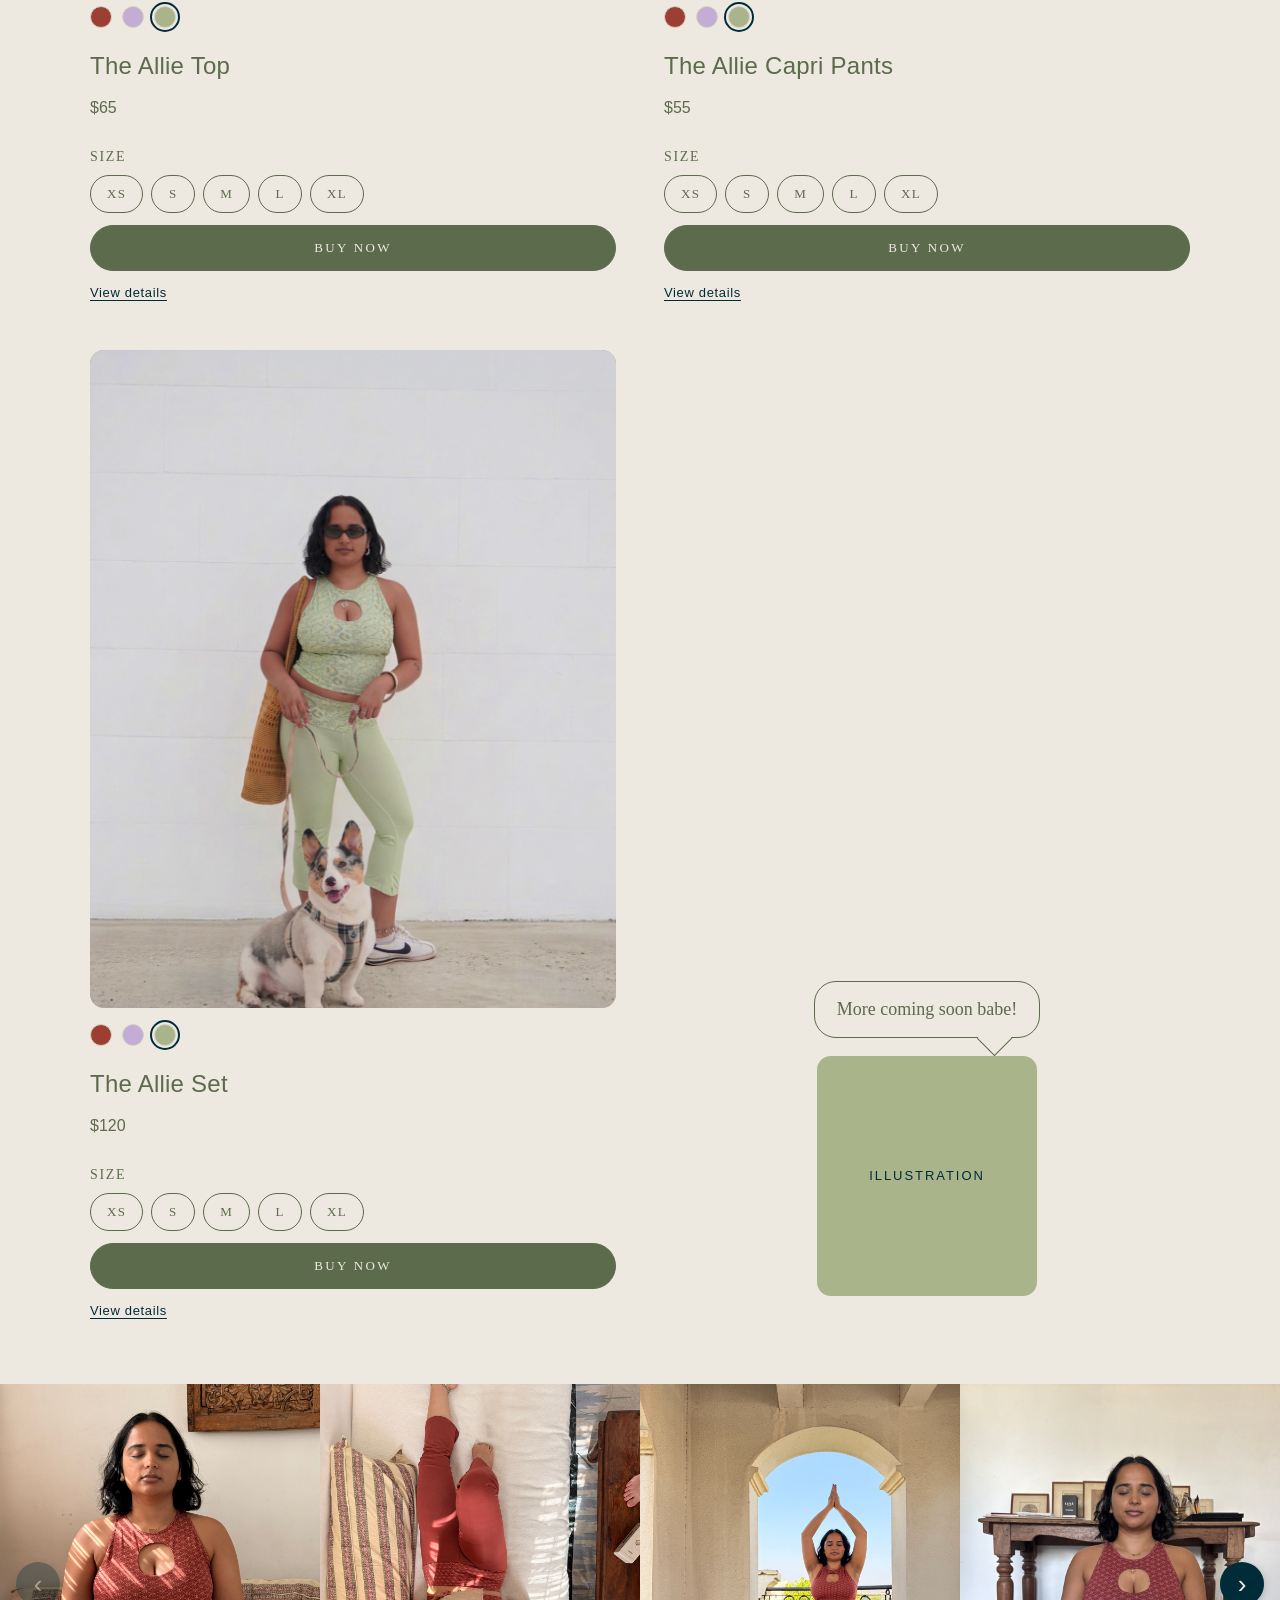
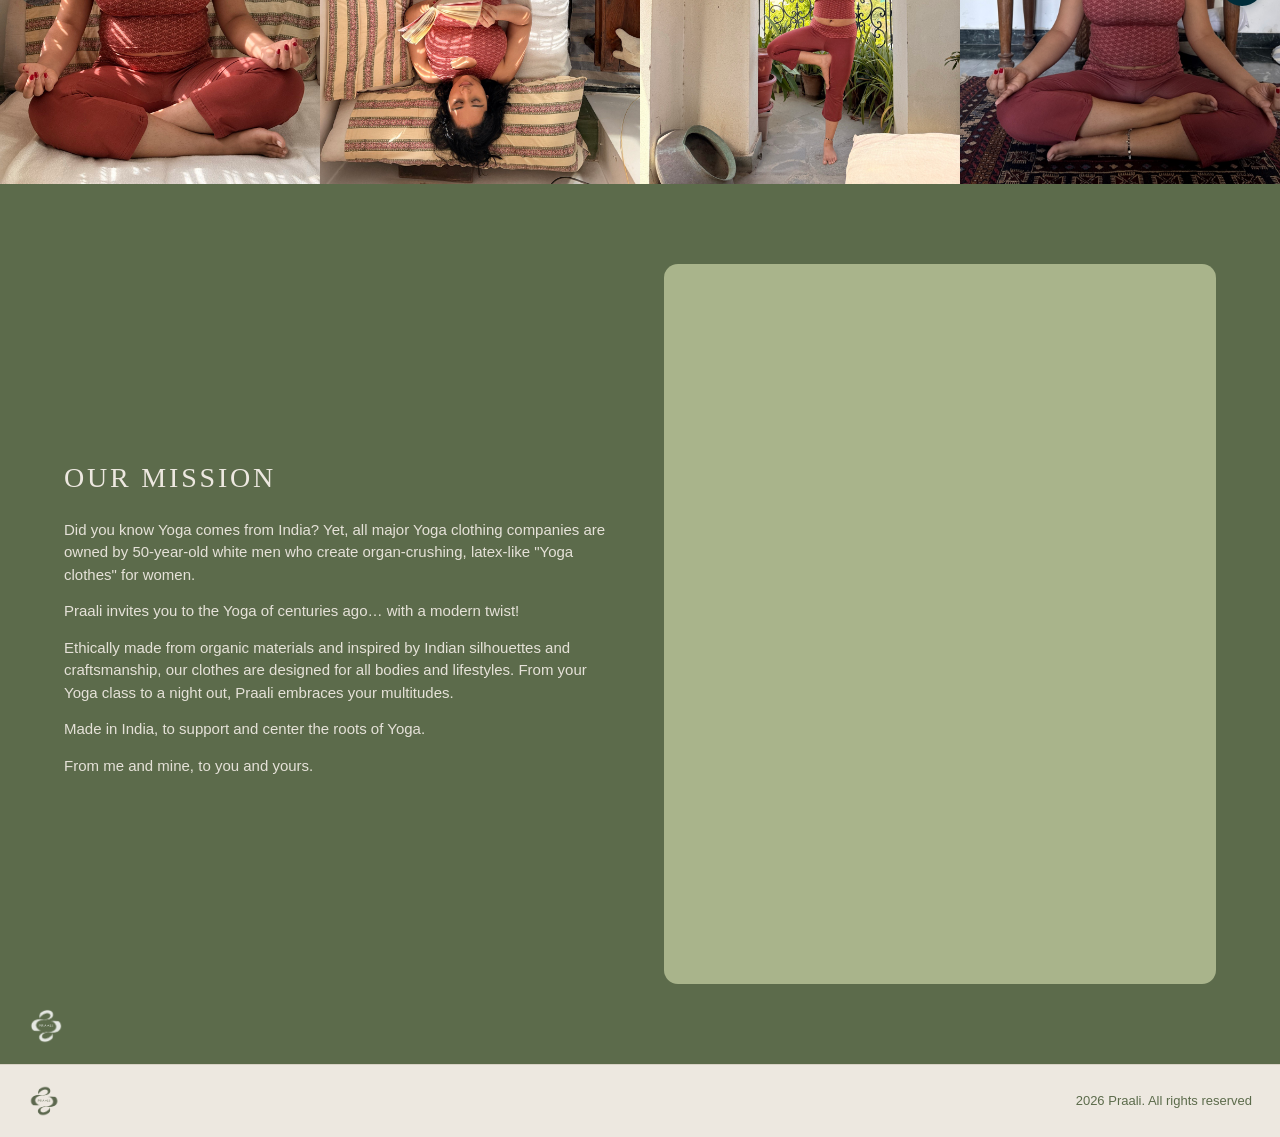
==== commit 86202f2b: "Add full product photo sets, add Allie Set, glass header, redesign - Wire per-color image carousels " ====
--- a/index.html
+++ b/index.html
@@ -19,6 +19,8 @@
       --placeholder-ink: #002C39;
       --radius: 14px;
       --radius-lg: 22px;
+      --brand-green: #5C6B4B;
+      --brand-green-light: #8AA572;
       --shadow: 0 2px 12px rgba(0, 44, 57, 0.06);
     }
 
@@ -40,19 +42,24 @@
     .container { max-width: 1200px; margin: 0 auto; padding: 0 24px; }
 
     .site-header {
-      border-bottom: 1px solid var(--line);
-      background: var(--bg);
-      position: sticky;
+      position: fixed;
       top: 0;
-      z-index: 10;
+      left: 0;
+      right: 0;
+      z-index: 100;
+      background: rgba(237, 232, 224, 0.55);
+      backdrop-filter: blur(10px);
+      -webkit-backdrop-filter: blur(10px);
+      border-bottom: 1px solid rgba(255, 255, 255, 0.25);
     }
 
     .header-inner {
       display: grid;
       grid-template-columns: 1fr auto 1fr;
       align-items: center;
-      padding: 20px 24px;
+      padding: 10px 24px;
       gap: 24px;
+      max-width: none;
     }
 
     .nav-right { justify-self: end; }
@@ -63,16 +70,25 @@
       align-items: center;
       text-decoration: none;
     }
-    .brand-mark img { height: 48px; width: auto; display: block; }
+    .brand-mark img { height: 28px; width: auto; display: block; }
 
     .brand-wordmark {
       justify-self: center;
       font-family: "Telugu MN", "Noto Serif Telugu", "Georgia", "Times New Roman", serif;
-      font-size: 30px;
-      letter-spacing: 0.32em;
-      color: var(--ink);
+      font-size: 18px;
+      letter-spacing: 0.45em;
+      color: var(--brand-green);
       text-decoration: none;
       font-weight: 400;
+      padding-left: 0.45em;
+    }
+
+    .site-header .nav a {
+      color: var(--brand-green);
+    }
+
+    .brand-mark img {
+      filter: brightness(0) saturate(100%) invert(38%) sepia(13%) saturate(672%) hue-rotate(45deg) brightness(96%) contrast(89%);
     }
 
     .nav { display: flex; gap: 28px; }
@@ -96,7 +112,55 @@
       padding: 10px 0;
     }
 
-    .hero { padding: 0 0 48px; }
+    .hero {
+      padding: 0;
+      position: sticky;
+      top: 0;
+      z-index: 0;
+      width: 100%;
+      height: 100vh;
+      overflow: hidden;
+    }
+
+    .hero-bg {
+      width: 100%;
+      height: 100%;
+      object-fit: cover;
+      display: block;
+    }
+
+    .hero-overlay {
+      position: absolute;
+      bottom: 40px;
+      right: 48px;
+      display: flex;
+      flex-direction: column;
+      align-items: flex-end;
+      gap: 14px;
+      z-index: 2;
+    }
+
+    .hero-tagline {
+      font-family: "Euphemia UCAS", "Euphemia", "Gadugi", "Segoe UI", "Helvetica Neue", Helvetica, Arial, sans-serif;
+      font-size: 20px;
+      color: #ffffff;
+      margin: 0;
+      text-shadow: 0 1px 6px rgba(0, 0, 0, 0.35);
+      letter-spacing: 0.02em;
+    }
+
+    .products,
+    .photo-strip,
+    .about,
+    .site-footer {
+      position: relative;
+      z-index: 1;
+      background: var(--bg);
+    }
+
+    .about { background: var(--sage-deep); }
+
+    .products { padding-top: 80px; }
 
     .hero-banner {
       display: grid;
@@ -120,9 +184,8 @@
     .hero-carousel {
       display: block;
       position: relative;
-      height: auto;
-      aspect-ratio: 2 / 1;
-      max-height: 760px;
+      width: 100%;
+      height: 100%;
     }
 
     .hero-slide {
@@ -139,7 +202,7 @@
     .hero-slide img {
       width: 100%;
       height: 100%;
-      object-fit: contain;
+      object-fit: cover;
       display: block;
     }
 
@@ -213,24 +276,24 @@
     }
 
     .hero-cta {
-      background: var(--ink);
-      color: var(--highlight);
-      padding: 16px 40px;
-      border-radius: var(--radius);
-      font-size: 14px;
-      letter-spacing: 0.25em;
+      background: var(--bg);
+      color: var(--brand-green);
+      padding: 14px 38px;
+      border-radius: 999px;
+      font-size: 13px;
+      letter-spacing: 0.28em;
       text-transform: uppercase;
-      font-weight: 600;
+      font-weight: 500;
       text-decoration: none;
       white-space: nowrap;
       font-family: "Telugu MN", "Noto Serif Telugu", "Georgia", serif;
-      box-shadow: 0 6px 20px rgba(0, 44, 57, 0.35);
+      box-shadow: 0 4px 14px rgba(0, 0, 0, 0.18);
       transition: all 0.2s ease;
     }
 
     .hero-cta:hover {
-      background: var(--highlight);
-      color: var(--ink);
+      background: var(--brand-green-light);
+      color: var(--bg);
     }
 
     @media (max-width: 600px) {
@@ -377,11 +440,60 @@
       display: grid;
       grid-template-columns: repeat(2, 1fr);
       gap: 48px;
-      max-width: 980px;
+      max-width: 1100px;
       margin: 0 auto;
     }
 
     .product-card { display: flex; flex-direction: column; gap: 12px; }
+
+    .product-aside {
+      display: flex;
+      flex-direction: column;
+      align-items: center;
+      justify-content: flex-end;
+      gap: 18px;
+      padding: 24px;
+    }
+
+    .speech-bubble {
+      background: var(--bg);
+      border: 1.5px solid var(--brand-green);
+      border-radius: 22px;
+      padding: 14px 22px;
+      font-family: "Telugu MN", "Noto Serif Telugu", "Georgia", serif;
+      font-size: 18px;
+      color: var(--brand-green);
+      text-align: center;
+      position: relative;
+      max-width: 260px;
+    }
+
+    .speech-bubble::after {
+      content: "";
+      position: absolute;
+      bottom: -14px;
+      right: 32px;
+      width: 24px;
+      height: 24px;
+      background: var(--bg);
+      border-right: 1.5px solid var(--brand-green);
+      border-bottom: 1.5px solid var(--brand-green);
+      transform: rotate(45deg);
+    }
+
+    .character-placeholder {
+      width: 220px;
+      height: 240px;
+      background: var(--placeholder);
+      border-radius: var(--radius);
+      display: flex;
+      align-items: center;
+      justify-content: center;
+      color: var(--placeholder-ink);
+      font-size: 13px;
+      letter-spacing: 0.15em;
+      text-transform: uppercase;
+    }
 
     .product-image {
       background: var(--placeholder);
@@ -427,15 +539,27 @@
 
     .swatch.is-active { outline-color: var(--ink); }
 
-    .product-name { font-size: 18px; margin-top: 8px; }
-    .product-price { font-size: 14px; color: var(--muted); margin-bottom: 4px; }
-
-    .card-section { display: flex; flex-direction: column; gap: 8px; margin-top: 4px; }
+    .product-name {
+      font-family: "Euphemia UCAS", "Euphemia", "Gadugi", "Segoe UI", "Helvetica Neue", Helvetica, Arial, sans-serif;
+      font-size: 24px;
+      font-weight: 500;
+      margin-top: 8px;
+      color: var(--brand-green);
+      letter-spacing: 0.01em;
+    }
+    .product-price {
+      font-size: 16px;
+      color: var(--brand-green);
+      margin-bottom: 4px;
+    }
+
+    .card-section { display: flex; flex-direction: column; gap: 8px; margin-top: 10px; }
     .card-section-label {
-      font-size: 12px;
+      font-family: "Telugu MN", "Noto Serif Telugu", "Georgia", "Times New Roman", serif;
+      font-size: 14px;
+      letter-spacing: 0.12em;
+      color: var(--brand-green);
       text-transform: uppercase;
-      letter-spacing: 0.15em;
-      color: var(--muted);
     }
 
     .details-link {
@@ -464,28 +588,49 @@
 
     .btn {
       flex: 1;
-      padding: 12px 16px;
+      padding: 14px 16px;
       font-size: 13px;
-      letter-spacing: 0.1em;
+      letter-spacing: 0.18em;
       text-transform: uppercase;
-      border-radius: var(--radius);
+      border-radius: 999px;
       cursor: pointer;
       border: 1px solid var(--ink);
       transition: all 0.2s ease;
       font-weight: 500;
+      font-family: "Telugu MN", "Noto Serif Telugu", "Georgia", serif;
     }
 
     .btn-primary {
-      background: var(--accent);
-      color: var(--accent-ink);
-      border-color: var(--accent);
-    }
-    .btn-primary:hover { background: var(--highlight); color: var(--ink); border-color: var(--ink); }
+      background: var(--brand-green);
+      color: var(--bg);
+      border-color: var(--brand-green);
+    }
+    .btn-primary:hover {
+      background: var(--highlight);
+      color: var(--ink);
+      border-color: var(--ink);
+    }
 
     .btn-secondary { background: transparent; color: var(--ink); }
     .btn-secondary:hover { background: var(--ink); color: var(--highlight); }
 
-    .about { padding: 80px 0; background: var(--sage-deep); color: var(--bg); }
+    .about {
+      padding: 80px 0;
+      background: var(--brand-green);
+      color: var(--bg);
+      position: relative;
+      z-index: 1;
+    }
+
+    .about-logo {
+      position: absolute;
+      bottom: 20px;
+      left: 28px;
+      width: 36px;
+      height: auto;
+      filter: brightness(0) invert(1);
+      opacity: 0.85;
+    }
     .about-grid {
       display: grid;
       grid-template-columns: 1fr 1fr;
@@ -675,14 +820,17 @@
 
     .size-options { display: flex; gap: 8px; flex-wrap: wrap; }
     .size-option {
-      padding: 8px 14px;
-      border: 1px solid var(--line);
-      background: transparent;
+      padding: 10px 16px;
+      min-width: 44px;
+      border: 1px solid var(--brand-green);
+      background: var(--bg);
       cursor: pointer;
-      border-radius: var(--radius);
-      font: inherit;
+      border-radius: 999px;
+      font-family: "Telugu MN", "Noto Serif Telugu", "Georgia", serif;
       font-size: 13px;
-      letter-spacing: 0.05em;
+      letter-spacing: 0.1em;
+      color: var(--brand-green);
+      text-align: center;
     }
     .size-option:hover, .size-option.is-active {
       border-color: var(--ink);
@@ -752,11 +900,26 @@
 
     .site-footer {
       border-top: 1px solid var(--line);
-      padding: 24px 0;
-      text-align: center;
-      color: var(--muted);
+      padding: 20px 28px;
+      color: var(--brand-green);
       font-size: 13px;
-    }
+      background: var(--bg);
+    }
+
+    .footer-inner {
+      display: flex;
+      align-items: center;
+      justify-content: space-between;
+      max-width: none;
+    }
+
+    .footer-logo {
+      height: 32px;
+      width: auto;
+      filter: brightness(0) saturate(100%) invert(38%) sepia(13%) saturate(672%) hue-rotate(45deg) brightness(96%) contrast(89%);
+    }
+
+    .footer-copy { margin: 0; }
 
     @media (max-width: 900px) {
       .hero-banner {
@@ -803,25 +966,23 @@
   </header>
 
   <main>
-    <!-- HERO: single image + pitch block -->
+    <!-- HERO: full-bleed carousel of 3 banners -->
     <section class="hero">
-      <div class="hero-banner">
-        <div class="hero-images hero-images--single hero-carousel">
-          <div class="hero-slide is-active"><img src="assets/hero-cayenne.jpg" alt="" /></div>
-          <div class="hero-slide"><img src="assets/hero-lilac.jpg" alt="" /></div>
-          <div class="hero-slide"><img src="assets/hero-sage.jpg" alt="" /></div>
-          <div class="hero-center">
-            <h2 class="hero-headline">Made where Yoga began</h2>
-            <a href="#shop" class="hero-cta">Pre-Order Now</a>
-          </div>
-          <button class="hero-arrow hero-arrow-prev" data-hero-prev aria-label="Previous">‹</button>
-          <button class="hero-arrow hero-arrow-next" data-hero-next aria-label="Next">›</button>
-          <div class="hero-dots">
-            <button class="hero-dot is-active" data-hero-dot="0" aria-label="Slide 1"></button>
-            <button class="hero-dot" data-hero-dot="1" aria-label="Slide 2"></button>
-            <button class="hero-dot" data-hero-dot="2" aria-label="Slide 3"></button>
-          </div>
+      <div class="hero-carousel">
+        <div class="hero-slide is-active"><img src="assets/hero-cayenne.jpg" alt="" /></div>
+        <div class="hero-slide"><img src="assets/hero-lilac.jpg" alt="" /></div>
+        <div class="hero-slide"><img src="assets/hero-sage.jpg" alt="" /></div>
+        <button class="hero-arrow hero-arrow-prev" data-hero-prev aria-label="Previous">‹</button>
+        <button class="hero-arrow hero-arrow-next" data-hero-next aria-label="Next">›</button>
+        <div class="hero-dots">
+          <button class="hero-dot is-active" data-hero-dot="0" aria-label="Slide 1"></button>
+          <button class="hero-dot" data-hero-dot="1" aria-label="Slide 2"></button>
+          <button class="hero-dot" data-hero-dot="2" aria-label="Slide 3"></button>
         </div>
+      </div>
+      <div class="hero-overlay">
+        <a href="#shop" class="hero-cta">PREORDER HERE</a>
+        <p class="hero-tagline">Made where Yoga began.</p>
       </div>
     </section>
 
@@ -831,16 +992,16 @@
         <div class="product-grid">
           <!-- Product 1 -->
           <article class="product-card" data-product="1">
-            <button class="product-image" data-modal-open="1" aria-label="View product 1 details">
-              <img src="assets/product1-1.jpg" alt="" />
+            <button class="product-image" data-modal-open="1" aria-label="View The Allie Top details">
+              <img src="assets/top-sage-front.jpg" alt="" />
             </button>
             <div class="color-swatches">
-              <button class="swatch is-active" data-color="0" style="background: #9C3E32;" aria-label="Cayenne"></button>
+              <button class="swatch" data-color="0" style="background: #9C3E32;" aria-label="Cayenne"></button>
               <button class="swatch" data-color="1" style="background: #C4ADD4;" aria-label="Lilac"></button>
-              <button class="swatch" data-color="2" style="background: #A9B48B;" aria-label="Sage Green"></button>
+              <button class="swatch is-active" data-color="2" style="background: #A9B48B;" aria-label="Sage Green"></button>
             </div>
             <h3 class="product-name">The Allie Top</h3>
-            <p class="product-price">$XX</p>
+            <p class="product-price">$65</p>
             <div class="card-section">
               <span class="card-section-label">Size</span>
               <div class="size-options" data-card-sizes></div>
@@ -853,16 +1014,16 @@
 
           <!-- Product 2 -->
           <article class="product-card" data-product="2">
-            <button class="product-image" data-modal-open="2" aria-label="View product 2 details">
-              <span class="img-label">product 2 — color 1</span>
+            <button class="product-image" data-modal-open="2" aria-label="View The Allie Capri Pants details">
+              <img src="assets/capri-sage-front.jpg" alt="" />
             </button>
             <div class="color-swatches">
-              <button class="swatch is-active" data-color="0" style="background: #9C3E32;" aria-label="Cayenne"></button>
+              <button class="swatch" data-color="0" style="background: #9C3E32;" aria-label="Cayenne"></button>
               <button class="swatch" data-color="1" style="background: #C4ADD4;" aria-label="Lilac"></button>
-              <button class="swatch" data-color="2" style="background: #A9B48B;" aria-label="Sage Green"></button>
+              <button class="swatch is-active" data-color="2" style="background: #A9B48B;" aria-label="Sage Green"></button>
             </div>
             <h3 class="product-name">The Allie Capri Pants</h3>
-            <p class="product-price">$XX</p>
+            <p class="product-price">$55</p>
             <div class="card-section">
               <span class="card-section-label">Size</span>
               <div class="size-options" data-card-sizes></div>
@@ -872,6 +1033,33 @@
             </div>
             <button class="details-link" data-modal-open="2">View details</button>
           </article>
+
+          <!-- Product 3 — The Allie Set -->
+          <article class="product-card" data-product="3">
+            <button class="product-image" data-modal-open="3" aria-label="View The Allie Set details">
+              <img src="assets/set-sage-front.jpg" alt="" />
+            </button>
+            <div class="color-swatches">
+              <button class="swatch" data-color="0" style="background: #9C3E32;" aria-label="Cayenne"></button>
+              <button class="swatch" data-color="1" style="background: #C4ADD4;" aria-label="Lilac"></button>
+              <button class="swatch is-active" data-color="2" style="background: #A9B48B;" aria-label="Sage Green"></button>
+            </div>
+            <h3 class="product-name">The Allie Set</h3>
+            <p class="product-price">$120</p>
+            <div class="card-section">
+              <span class="card-section-label">Size</span>
+              <div class="size-options" data-card-sizes></div>
+            </div>
+            <div class="product-actions">
+              <button class="btn btn-primary">Buy Now</button>
+            </div>
+            <button class="details-link" data-modal-open="3">View details</button>
+          </article>
+
+          <aside class="product-aside" aria-hidden="true">
+            <div class="speech-bubble">More coming soon babe!</div>
+            <div class="character-placeholder">illustration</div>
+          </aside>
         </div>
       </div>
     </section>
@@ -922,7 +1110,7 @@
               </table>
               <div class="size-chart-footer">
                 <h5>Don't see your size yet?</h5>
-                <p>As a new brand, we're thoughtfully growing our size range and would love your input. If you'd like to see your size in future drops, leave your sizing details <a href="#">here</a>.</p>
+                <p>As a new brand, we're thoughtfully growing our size range and would love your input. If you'd like to see your size in future drops, leave your sizing details <a href="https://forms.gle/4sgG7rauw2V9cXoq8" target="_blank" rel="noopener">here</a>.</p>
               </div>
             </div>
           </div>
@@ -950,6 +1138,7 @@
 
     <!-- ABOUT -->
     <section id="about" class="about">
+      <img class="about-logo" src="assets/praali_logo.png" alt="" />
       <div class="container about-grid">
         <div class="about-text">
           <h2>Our Mission</h2>
@@ -967,8 +1156,9 @@
   </main>
 
   <footer class="site-footer">
-    <div class="container">
-      <p>&copy; <span id="year"></span> Praali. All rights reserved.</p>
+    <div class="footer-inner">
+      <img class="footer-logo" src="assets/praali_logo.png" alt="Praali" />
+      <p class="footer-copy"><span id="year"></span> Praali. All rights reserved</p>
     </div>
   </footer>
 
@@ -981,21 +1171,37 @@
         '1': {
           name: 'The Allie Top',
           tagline: 'Finally, yoga clothing with embroidery and cute prints!',
-          price: '$XX',
+          price: '$65',
           fitNote: "I'm 5'2, wearing a medium. I have a shorter torso, lil tummy, and a DD chest.",
-          images: [
-            'assets/product1-1.jpg',
-            'assets/product1-2.jpg',
-            'assets/product1-3.jpg',
-            'assets/product1-4.jpg',
-            'assets/product1-5.jpg',
-            'assets/product1-6.jpg',
-            'assets/product1-7.jpg'
-          ],
+          defaultColorIndex: 2,
           colors: [
-            { name: 'Cayenne',    hex: '#9C3E32' },
-            { name: 'Lilac',      hex: '#C4ADD4' },
-            { name: 'Sage Green', hex: '#A9B48B' }
+            {
+              name: 'Cayenne', hex: '#9C3E32',
+              images: [
+                'assets/top-cayenne-front.jpg',
+                'assets/top-cayenne-side.jpg',
+                'assets/top-cayenne-back.jpg',
+                'assets/top-cayenne-flat.jpg'
+              ]
+            },
+            {
+              name: 'Lilac', hex: '#C4ADD4',
+              images: [
+                'assets/top-lilac-front.jpg',
+                'assets/top-lilac-side.jpg',
+                'assets/top-lilac-back.jpg',
+                'assets/top-lilac-flat.jpg'
+              ]
+            },
+            {
+              name: 'Sage Green', hex: '#A9B48B',
+              images: [
+                'assets/top-sage-front.jpg',
+                'assets/top-sage-side.jpg',
+                'assets/top-sage-back.jpg',
+                'assets/top-sage-flat.jpg'
+              ]
+            }
           ],
           sizes: ['XS', 'S', 'M', 'L', 'XL'],
           sizeColumns: [
@@ -1021,12 +1227,37 @@
         '2': {
           name: 'The Allie Capri Pants',
           tagline: 'Finally, yoga clothing with embroidery and cute prints!',
-          price: '$XX',
+          price: '$55',
           fitNote: "I'm 5'2, wearing a medium. I have a shorter torso, lil tummy, and a DD chest.",
+          defaultColorIndex: 2,
           colors: [
-            { name: 'Cayenne',    hex: '#9C3E32' },
-            { name: 'Lilac',      hex: '#C4ADD4' },
-            { name: 'Sage Green', hex: '#A9B48B' }
+            {
+              name: 'Cayenne', hex: '#9C3E32',
+              images: [
+                'assets/capri-cayenne-front.jpg',
+                'assets/capri-cayenne-side.jpg',
+                'assets/capri-cayenne-back.jpg',
+                'assets/capri-cayenne-flat.jpg'
+              ]
+            },
+            {
+              name: 'Lilac', hex: '#C4ADD4',
+              images: [
+                'assets/capri-lilac-front.jpg',
+                'assets/capri-lilac-side.jpg',
+                'assets/capri-lilac-back.jpg',
+                'assets/capri-lilac-flat.jpg'
+              ]
+            },
+            {
+              name: 'Sage Green', hex: '#A9B48B',
+              images: [
+                'assets/capri-sage-front.jpg',
+                'assets/capri-sage-side.jpg',
+                'assets/capri-sage-back.jpg',
+                'assets/capri-sage-flat.jpg'
+              ]
+            }
           ],
           sizes: ['XS', 'S', 'M', 'L', 'XL'],
           sizeColumns: [
@@ -1049,6 +1280,67 @@
             'Made in India <3',
             'Ethically made, everyone say thank you to my masterji Vikas ji!'
           ]
+        },
+        '3': {
+          name: 'The Allie Set',
+          tagline: 'The Allie Top + Capri Pants. The full set at a sweeter price.',
+          price: '$120',
+          fitNote: "I'm 5'2, wearing a medium. I have a shorter torso, lil tummy, and a DD chest.",
+          defaultColorIndex: 2,
+          colors: [
+            {
+              name: 'Cayenne', hex: '#9C3E32',
+              images: [
+                'assets/set-cayenne-front.jpg',
+                'assets/set-cayenne-angle.jpg',
+                'assets/set-cayenne-side.jpg',
+                'assets/set-cayenne-back.jpg',
+                'assets/set-cayenne-flat.jpg'
+              ]
+            },
+            {
+              name: 'Lilac', hex: '#C4ADD4',
+              images: [
+                'assets/set-lilac-front.jpg',
+                'assets/set-lilac-angle.jpg',
+                'assets/set-lilac-side.jpg',
+                'assets/set-lilac-back.jpg',
+                'assets/set-lilac-flat.jpg'
+              ]
+            },
+            {
+              name: 'Sage Green', hex: '#A9B48B',
+              images: [
+                'assets/set-sage-front.jpg',
+                'assets/set-sage-angle.jpg',
+                'assets/set-sage-side.jpg',
+                'assets/set-sage-back.jpg',
+                'assets/set-sage-flat.jpg'
+              ]
+            }
+          ],
+          sizes: ['XS', 'S', 'M', 'L', 'XL'],
+          sizeColumns: [
+            { label: 'Bust',  key: 'bust' },
+            { label: 'Waist', key: 'waist' },
+            { label: 'Hip',   key: 'hip' }
+          ],
+          sizeChart: [
+            { size: 'XS', bust: '30–32', waist: '24–26', hip: '34–36' },
+            { size: 'S',  bust: '32–34', waist: '26–28', hip: '36–38' },
+            { size: 'M',  bust: '34–36', waist: '28–30', hip: '38–40' },
+            { size: 'L',  bust: '36–38', waist: '30–32', hip: '40–42' },
+            { size: 'XL', bust: '38–40', waist: '32–34', hip: '42–44' }
+          ],
+          bullets: [
+            'Both pieces — top + capri pants',
+            'Save $40 vs buying separately',
+            'Built-in sports bra in the top, mid/low waist on the pants',
+            '95% cotton 5% natural elastane',
+            'Washer and dryer friendly ofc',
+            'Made in India <3',
+            'Ethically made, everyone say thank you to my masterji Vikas ji!'
+          ]
         }
       };
 
@@ -1060,13 +1352,18 @@
         const swatches = card.querySelectorAll('.swatch');
         const imageLabel = card.querySelector('.product-image .img-label');
 
+        const cardImg = card.querySelector('.product-image img');
         swatches.forEach((s, i) => {
           s.addEventListener('click', (e) => {
             e.stopPropagation();
             swatches.forEach(x => x.classList.remove('is-active'));
             s.classList.add('is-active');
+            const color = product.colors[i];
+            if (cardImg && color.images && color.images[0]) {
+              cardImg.src = color.images[0];
+            }
             if (imageLabel) {
-              imageLabel.textContent = `${product.name.toLowerCase()} — ${product.colors[i].name.toLowerCase()}`;
+              imageLabel.textContent = `${product.name.toLowerCase()} — ${color.name.toLowerCase()}`;
             }
           });
         });
@@ -1135,14 +1432,31 @@
       function renderColor(product, index) {
         const color = product.colors[index];
         modalColorName.textContent = color.name;
-        if (!product.images) {
+        modalSwatches.querySelectorAll('.swatch').forEach((s, i) => {
+          s.classList.toggle('is-active', i === index);
+        });
+
+        const imgs = (color.images && color.images.length) ? color.images : (product.images || []);
+        if (imgs.length) {
+          carouselImages = imgs;
+          modalImageImg.hidden = false;
+          modalImageLabel.hidden = true;
+          modalImage.style.background = '';
+          carouselPrev.hidden = imgs.length <= 1;
+          carouselNext.hidden = imgs.length <= 1;
+          carouselCounter.hidden = imgs.length <= 1;
+          renderCarousel(0);
+        } else {
+          carouselImages = [];
+          modalImageImg.hidden = true;
+          modalImageLabel.hidden = false;
           modalImage.style.background = color.hex;
           modalImageLabel.textContent = `${product.name.toLowerCase()} — ${color.name.toLowerCase()}`;
           modalImageLabel.style.color = isLight(color.hex) ? '#002C39' : '#EDE8E0';
+          carouselPrev.hidden = true;
+          carouselNext.hidden = true;
+          carouselCounter.hidden = true;
         }
-        modalSwatches.querySelectorAll('.swatch').forEach((s, i) => {
-          s.classList.toggle('is-active', i === index);
-        });
       }
 
       function openModal(productId) {
@@ -1178,28 +1492,11 @@
           modalBullets.hidden = true;
         }
 
-        if (product.images && product.images.length) {
-          carouselImages = product.images;
-          modalImageImg.hidden = false;
-          modalImageLabel.hidden = true;
-          modalImage.style.background = '';
-          carouselPrev.hidden = product.images.length <= 1;
-          carouselNext.hidden = product.images.length <= 1;
-          carouselCounter.hidden = product.images.length <= 1;
-          renderCarousel(0);
-        } else {
-          carouselImages = [];
-          modalImageImg.hidden = true;
-          modalImageLabel.hidden = false;
-          carouselPrev.hidden = true;
-          carouselNext.hidden = true;
-          carouselCounter.hidden = true;
-        }
 
         modalSwatches.innerHTML = '';
         product.colors.forEach((c, i) => {
           const b = document.createElement('button');
-          b.className = 'swatch' + (i === 0 ? ' is-active' : '');
+          b.className = 'swatch';
           b.style.background = c.hex;
           b.setAttribute('aria-label', c.name);
           b.addEventListener('click', () => renderColor(product, i));
@@ -1231,7 +1528,7 @@
           modalSizeChart.appendChild(tr);
         });
 
-        renderColor(product, 0);
+        renderColor(product, product.defaultColorIndex || 0);
 
         modal.hidden = false;
         document.body.classList.add('modal-open');
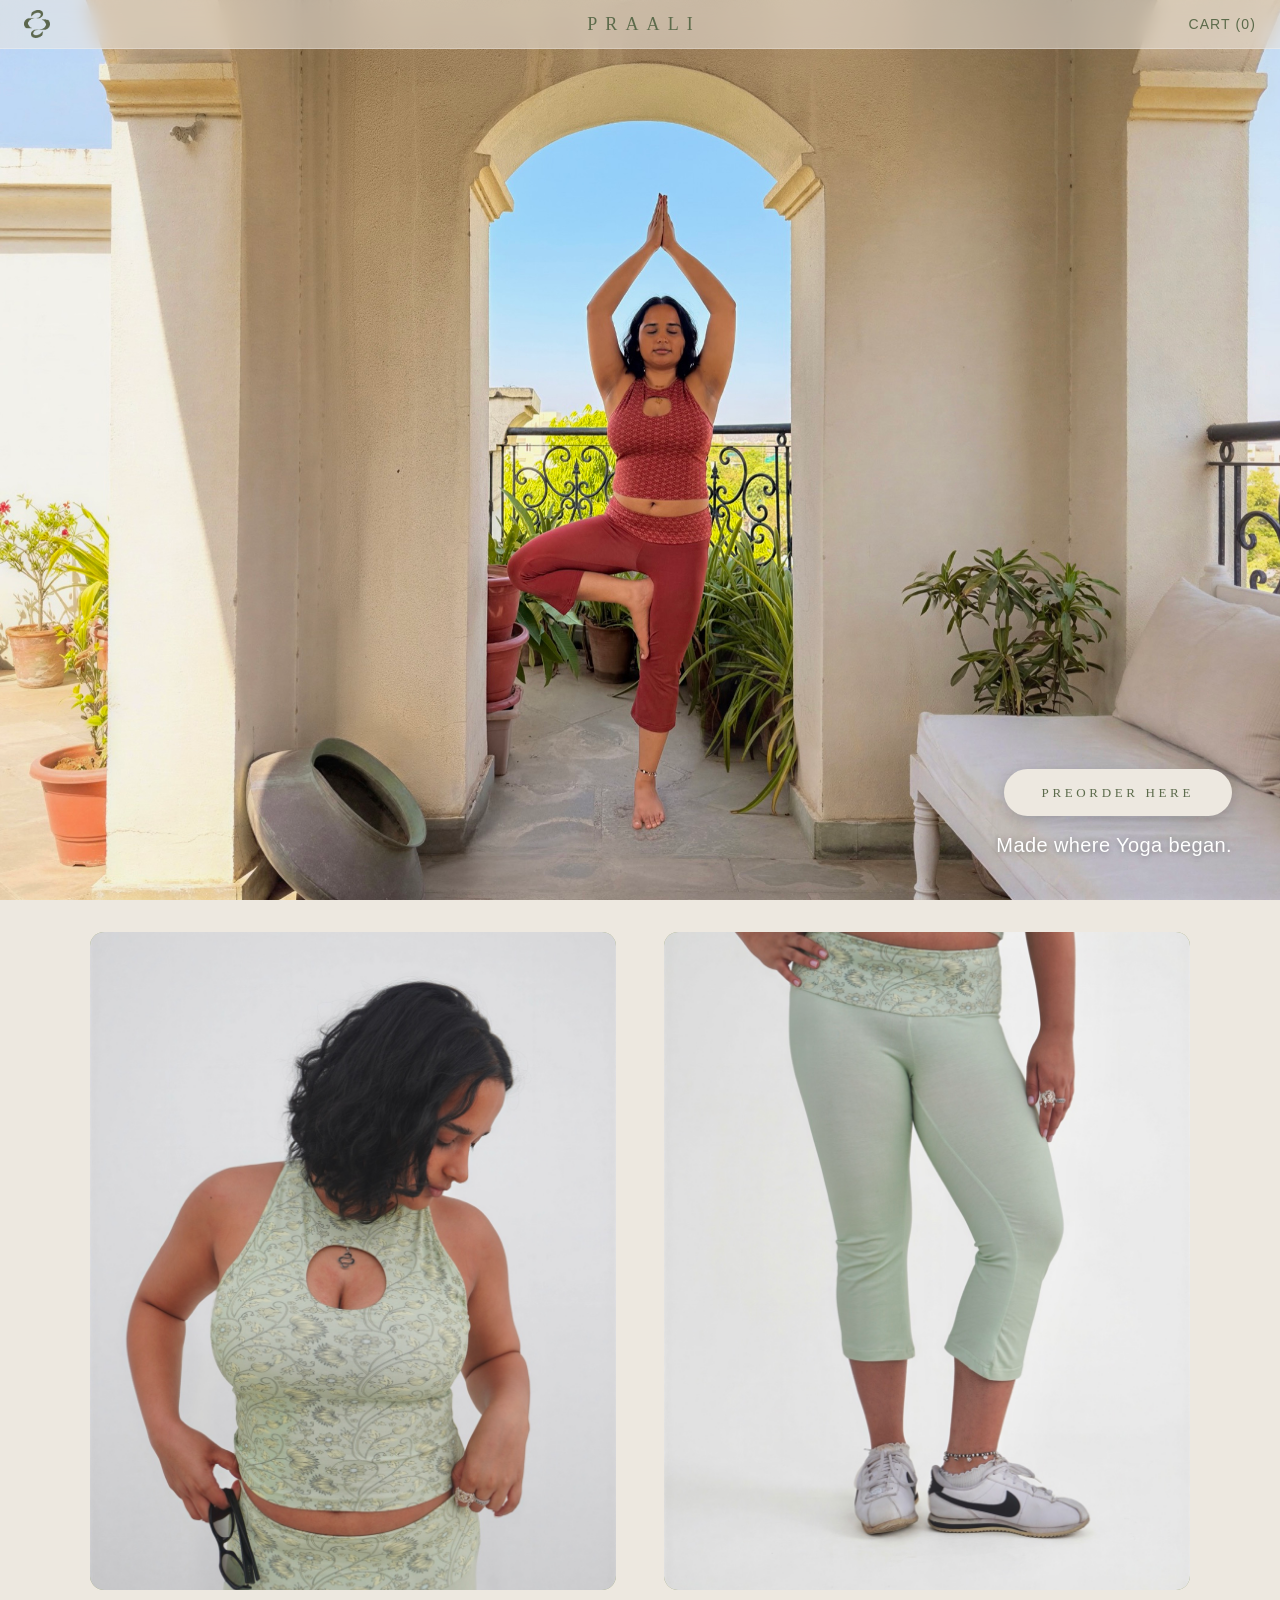
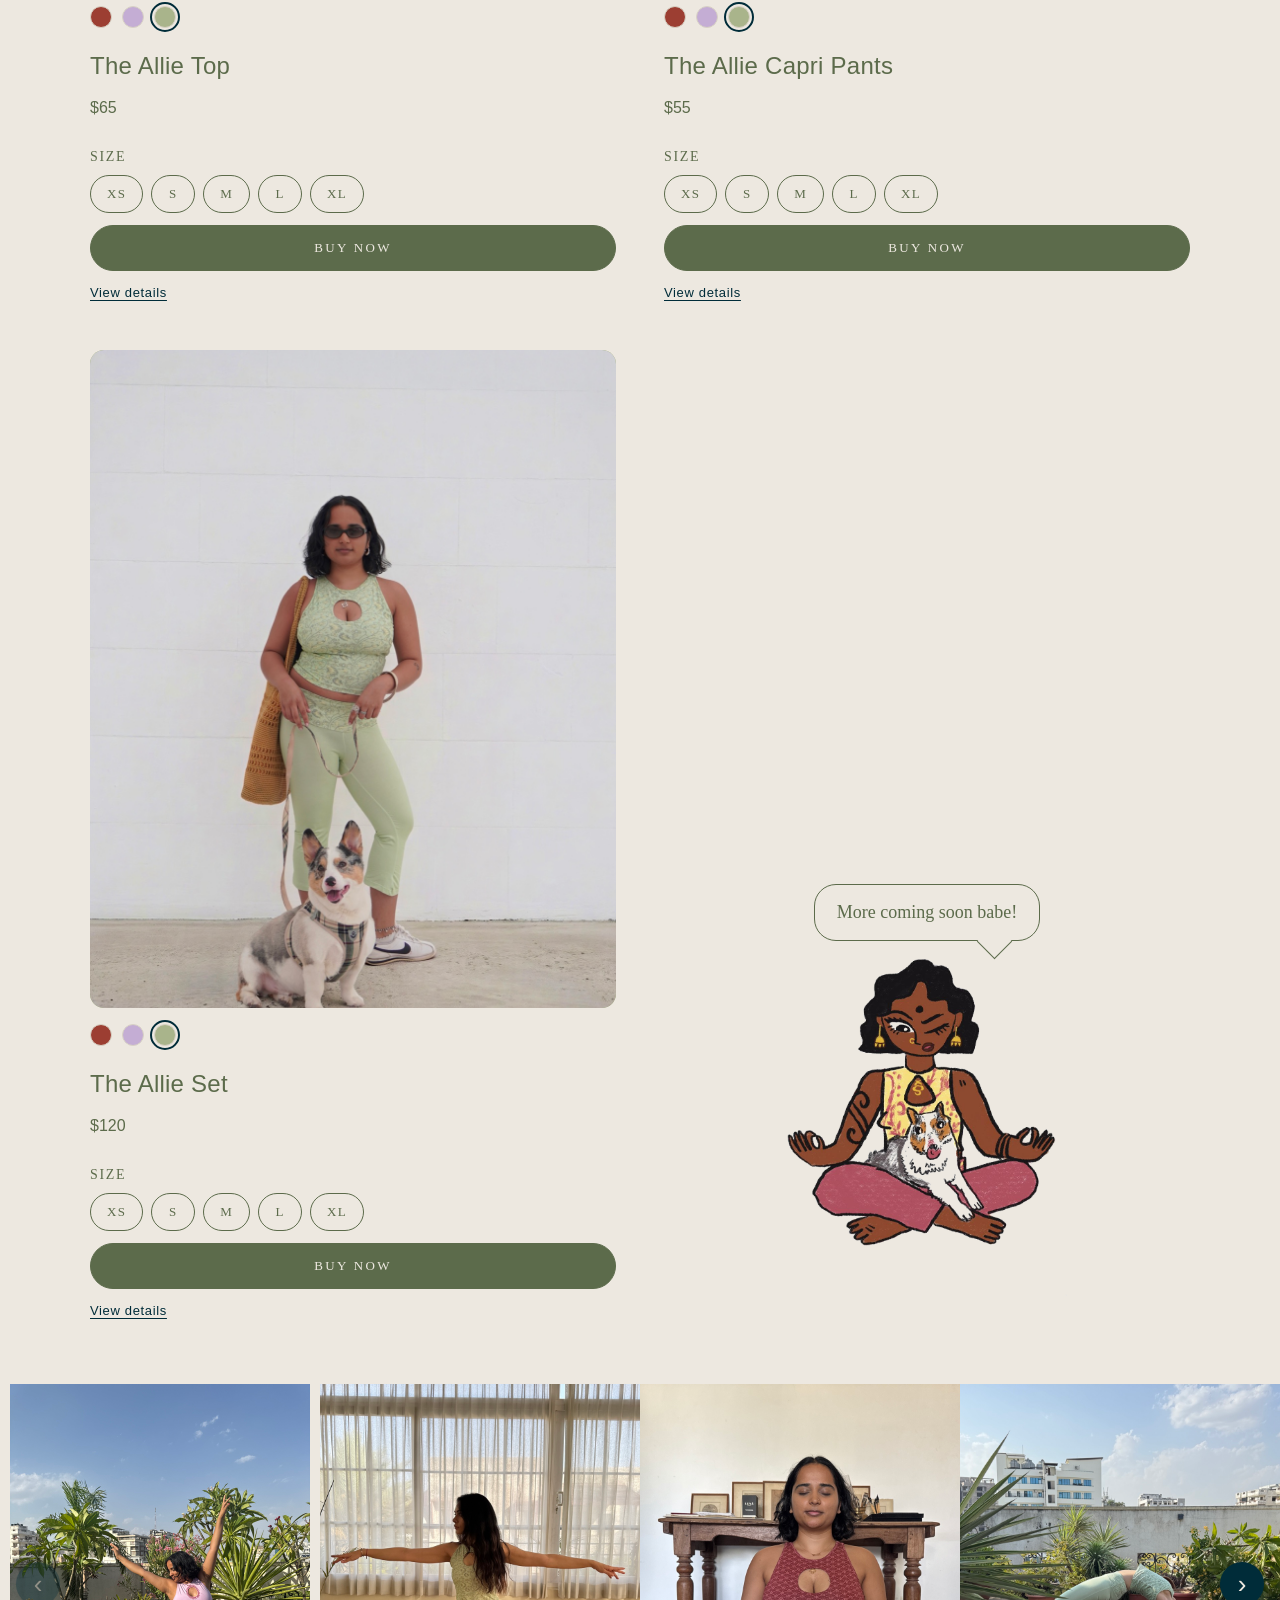
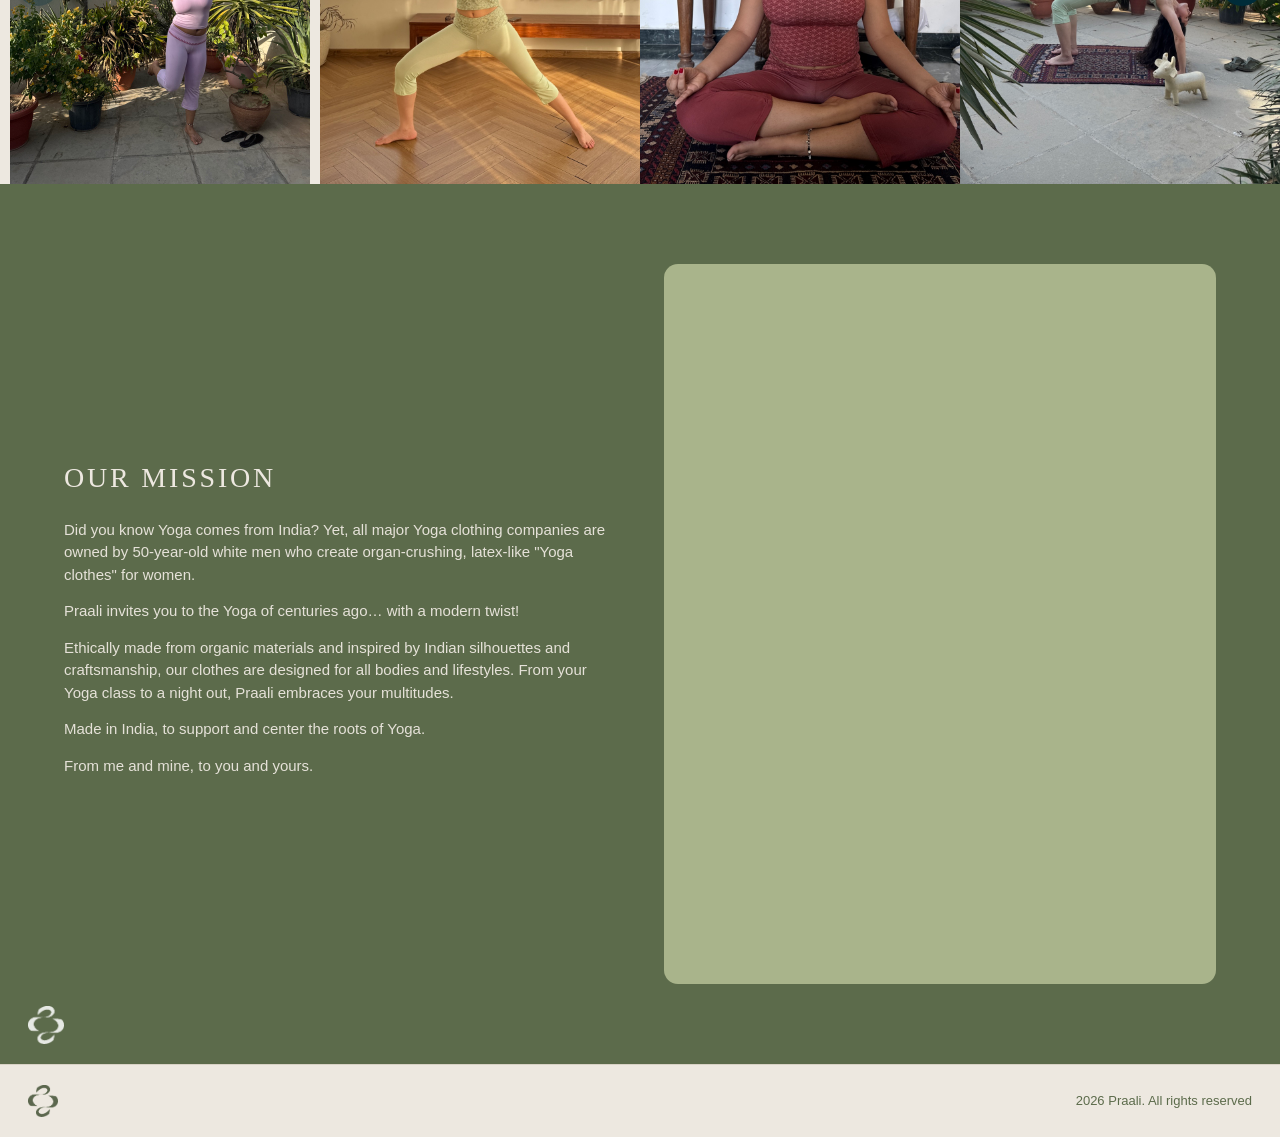
==== commit aeff625c: "Reorder gallery, new hero shot, illustration + clean logo mark - Update gallery photo order per doc " ====
--- a/index.html
+++ b/index.html
@@ -481,18 +481,11 @@
       transform: rotate(45deg);
     }
 
-    .character-placeholder {
-      width: 220px;
-      height: 240px;
-      background: var(--placeholder);
-      border-radius: var(--radius);
-      display: flex;
-      align-items: center;
-      justify-content: center;
-      color: var(--placeholder-ink);
-      font-size: 13px;
-      letter-spacing: 0.15em;
-      text-transform: uppercase;
+    .character-illustration {
+      width: 280px;
+      height: auto;
+      display: block;
+      object-fit: contain;
     }
 
     .product-image {
@@ -709,6 +702,13 @@
     .modal-close:hover { color: var(--sage-deep); }
 
     .modal-grid { display: grid; grid-template-columns: 1fr 1fr; gap: 0; }
+    .modal-image-col {
+      display: flex;
+      flex-direction: column;
+      gap: 12px;
+      padding: 28px 0 28px 28px;
+    }
+
     .modal-image {
       background: var(--placeholder);
       aspect-ratio: 4 / 5;
@@ -717,6 +717,26 @@
       justify-content: center;
       position: relative;
       overflow: hidden;
+      border-radius: var(--radius);
+    }
+
+    .modal-flat {
+      background: var(--bg);
+      aspect-ratio: 4 / 3;
+      overflow: hidden;
+      border-radius: var(--radius);
+      display: flex;
+      align-items: center;
+      justify-content: center;
+    }
+
+    .modal-flat[hidden] { display: none; }
+
+    .modal-flat img {
+      width: 100%;
+      height: 100%;
+      object-fit: cover;
+      display: block;
     }
 
     .modal-image-img {
@@ -956,7 +976,7 @@
   <header class="site-header">
     <div class="container header-inner">
       <a href="#" class="brand-mark" aria-label="Praali home">
-        <img src="assets/praali_logo.png" alt="Praali" />
+        <img src="assets/praali_mark.png" alt="Praali" />
       </a>
       <a href="#" class="brand-wordmark">PRAALI</a>
       <nav class="nav nav-right">
@@ -966,20 +986,9 @@
   </header>
 
   <main>
-    <!-- HERO: full-bleed carousel of 3 banners -->
+    <!-- HERO: full-bleed single image -->
     <section class="hero">
-      <div class="hero-carousel">
-        <div class="hero-slide is-active"><img src="assets/hero-cayenne.jpg" alt="" /></div>
-        <div class="hero-slide"><img src="assets/hero-lilac.jpg" alt="" /></div>
-        <div class="hero-slide"><img src="assets/hero-sage.jpg" alt="" /></div>
-        <button class="hero-arrow hero-arrow-prev" data-hero-prev aria-label="Previous">‹</button>
-        <button class="hero-arrow hero-arrow-next" data-hero-next aria-label="Next">›</button>
-        <div class="hero-dots">
-          <button class="hero-dot is-active" data-hero-dot="0" aria-label="Slide 1"></button>
-          <button class="hero-dot" data-hero-dot="1" aria-label="Slide 2"></button>
-          <button class="hero-dot" data-hero-dot="2" aria-label="Slide 3"></button>
-        </div>
-      </div>
+      <img class="hero-bg" src="assets/hero-main.jpg" alt="" />
       <div class="hero-overlay">
         <a href="#shop" class="hero-cta">PREORDER HERE</a>
         <p class="hero-tagline">Made where Yoga began.</p>
@@ -1058,7 +1067,7 @@
 
           <aside class="product-aside" aria-hidden="true">
             <div class="speech-bubble">More coming soon babe!</div>
-            <div class="character-placeholder">illustration</div>
+            <img class="character-illustration" src="assets/illustration.png" alt="" />
           </aside>
         </div>
       </div>
@@ -1070,12 +1079,17 @@
       <div class="modal-content" role="dialog" aria-modal="true" aria-labelledby="modalTitle">
         <button class="modal-close" data-modal-close aria-label="Close">×</button>
         <div class="modal-grid">
-          <div class="modal-image" data-modal-image>
-            <img class="modal-image-img" data-modal-image-img alt="" hidden />
-            <span class="img-label" data-modal-image-label></span>
-            <button class="carousel-arrow carousel-arrow-prev" data-carousel-prev aria-label="Previous image" hidden>‹</button>
-            <button class="carousel-arrow carousel-arrow-next" data-carousel-next aria-label="Next image" hidden>›</button>
-            <div class="carousel-counter" data-carousel-counter hidden></div>
+          <div class="modal-image-col">
+            <div class="modal-image" data-modal-image>
+              <img class="modal-image-img" data-modal-image-img alt="" hidden />
+              <span class="img-label" data-modal-image-label></span>
+              <button class="carousel-arrow carousel-arrow-prev" data-carousel-prev aria-label="Previous image" hidden>‹</button>
+              <button class="carousel-arrow carousel-arrow-next" data-carousel-next aria-label="Next image" hidden>›</button>
+              <div class="carousel-counter" data-carousel-counter hidden></div>
+            </div>
+            <div class="modal-flat" data-modal-flat hidden>
+              <img data-modal-flat-img alt="" />
+            </div>
           </div>
           <div class="modal-details">
             <h2 class="modal-title" id="modalTitle"></h2>
@@ -1124,21 +1138,19 @@
         <button class="strip-arrow strip-arrow-prev" data-strip-prev aria-label="Previous">‹</button>
         <button class="strip-arrow strip-arrow-next" data-strip-next aria-label="Next">›</button>
         <div class="photo-strip-track" data-strip-track>
-          <div class="strip-img"><img src="assets/gallery-1.jpg" alt="" /></div>
+          <div class="strip-img strip-img--contain"><img src="assets/gallery-1.jpg" alt="" /></div>
           <div class="strip-img"><img src="assets/gallery-2.jpg" alt="" /></div>
           <div class="strip-img"><img src="assets/gallery-3.jpg" alt="" /></div>
           <div class="strip-img"><img src="assets/gallery-4.jpg" alt="" /></div>
           <div class="strip-img"><img src="assets/gallery-5.jpg" alt="" /></div>
           <div class="strip-img"><img src="assets/gallery-6.jpg" alt="" /></div>
-          <div class="strip-img"><img src="assets/gallery-7.jpg" alt="" /></div>
-          <div class="strip-img"><img src="assets/gallery-8.jpg" alt="" /></div>
         </div>
       </div>
     </section>
 
     <!-- ABOUT -->
     <section id="about" class="about">
-      <img class="about-logo" src="assets/praali_logo.png" alt="" />
+      <img class="about-logo" src="assets/praali_mark.png" alt="" />
       <div class="container about-grid">
         <div class="about-text">
           <h2>Our Mission</h2>
@@ -1157,7 +1169,7 @@
 
   <footer class="site-footer">
     <div class="footer-inner">
-      <img class="footer-logo" src="assets/praali_logo.png" alt="Praali" />
+      <img class="footer-logo" src="assets/praali_mark.png" alt="Praali" />
       <p class="footer-copy"><span id="year"></span> Praali. All rights reserved</p>
     </div>
   </footer>
@@ -1177,30 +1189,18 @@
           colors: [
             {
               name: 'Cayenne', hex: '#9C3E32',
-              images: [
-                'assets/top-cayenne-front.jpg',
-                'assets/top-cayenne-side.jpg',
-                'assets/top-cayenne-back.jpg',
-                'assets/top-cayenne-flat.jpg'
-              ]
+              images: ['assets/top-cayenne-front.jpg', 'assets/top-cayenne-side.jpg', 'assets/top-cayenne-back.jpg'],
+              flat: 'assets/top-cayenne-flat.jpg'
             },
             {
               name: 'Lilac', hex: '#C4ADD4',
-              images: [
-                'assets/top-lilac-front.jpg',
-                'assets/top-lilac-side.jpg',
-                'assets/top-lilac-back.jpg',
-                'assets/top-lilac-flat.jpg'
-              ]
+              images: ['assets/top-lilac-front.jpg', 'assets/top-lilac-side.jpg', 'assets/top-lilac-back.jpg'],
+              flat: 'assets/top-lilac-flat.jpg'
             },
             {
               name: 'Sage Green', hex: '#A9B48B',
-              images: [
-                'assets/top-sage-front.jpg',
-                'assets/top-sage-side.jpg',
-                'assets/top-sage-back.jpg',
-                'assets/top-sage-flat.jpg'
-              ]
+              images: ['assets/top-sage-front.jpg', 'assets/top-sage-side.jpg', 'assets/top-sage-back.jpg'],
+              flat: 'assets/top-sage-flat.jpg'
             }
           ],
           sizes: ['XS', 'S', 'M', 'L', 'XL'],
@@ -1233,30 +1233,18 @@
           colors: [
             {
               name: 'Cayenne', hex: '#9C3E32',
-              images: [
-                'assets/capri-cayenne-front.jpg',
-                'assets/capri-cayenne-side.jpg',
-                'assets/capri-cayenne-back.jpg',
-                'assets/capri-cayenne-flat.jpg'
-              ]
+              images: ['assets/capri-cayenne-front.jpg', 'assets/capri-cayenne-side.jpg', 'assets/capri-cayenne-back.jpg'],
+              flat: 'assets/capri-cayenne-flat.jpg'
             },
             {
               name: 'Lilac', hex: '#C4ADD4',
-              images: [
-                'assets/capri-lilac-front.jpg',
-                'assets/capri-lilac-side.jpg',
-                'assets/capri-lilac-back.jpg',
-                'assets/capri-lilac-flat.jpg'
-              ]
+              images: ['assets/capri-lilac-front.jpg', 'assets/capri-lilac-side.jpg', 'assets/capri-lilac-back.jpg'],
+              flat: 'assets/capri-lilac-flat.jpg'
             },
             {
               name: 'Sage Green', hex: '#A9B48B',
-              images: [
-                'assets/capri-sage-front.jpg',
-                'assets/capri-sage-side.jpg',
-                'assets/capri-sage-back.jpg',
-                'assets/capri-sage-flat.jpg'
-              ]
+              images: ['assets/capri-sage-front.jpg', 'assets/capri-sage-side.jpg', 'assets/capri-sage-back.jpg'],
+              flat: 'assets/capri-sage-flat.jpg'
             }
           ],
           sizes: ['XS', 'S', 'M', 'L', 'XL'],
@@ -1290,33 +1278,18 @@
           colors: [
             {
               name: 'Cayenne', hex: '#9C3E32',
-              images: [
-                'assets/set-cayenne-front.jpg',
-                'assets/set-cayenne-angle.jpg',
-                'assets/set-cayenne-side.jpg',
-                'assets/set-cayenne-back.jpg',
-                'assets/set-cayenne-flat.jpg'
-              ]
+              images: ['assets/set-cayenne-front.jpg', 'assets/set-cayenne-angle.jpg', 'assets/set-cayenne-side.jpg', 'assets/set-cayenne-back.jpg'],
+              flat: 'assets/set-cayenne-flat.jpg'
             },
             {
               name: 'Lilac', hex: '#C4ADD4',
-              images: [
-                'assets/set-lilac-front.jpg',
-                'assets/set-lilac-angle.jpg',
-                'assets/set-lilac-side.jpg',
-                'assets/set-lilac-back.jpg',
-                'assets/set-lilac-flat.jpg'
-              ]
+              images: ['assets/set-lilac-front.jpg', 'assets/set-lilac-angle.jpg', 'assets/set-lilac-side.jpg', 'assets/set-lilac-back.jpg'],
+              flat: 'assets/set-lilac-flat.jpg'
             },
             {
               name: 'Sage Green', hex: '#A9B48B',
-              images: [
-                'assets/set-sage-front.jpg',
-                'assets/set-sage-angle.jpg',
-                'assets/set-sage-side.jpg',
-                'assets/set-sage-back.jpg',
-                'assets/set-sage-flat.jpg'
-              ]
+              images: ['assets/set-sage-front.jpg', 'assets/set-sage-angle.jpg', 'assets/set-sage-side.jpg', 'assets/set-sage-back.jpg'],
+              flat: 'assets/set-sage-flat.jpg'
             }
           ],
           sizes: ['XS', 'S', 'M', 'L', 'XL'],
@@ -1401,6 +1374,8 @@
       const modalTagline = modal.querySelector('[data-modal-tagline]');
       const modalFitNote = modal.querySelector('[data-modal-fit-note]');
       const modalBullets = modal.querySelector('[data-modal-bullets]');
+      const modalFlat = modal.querySelector('[data-modal-flat]');
+      const modalFlatImg = modal.querySelector('[data-modal-flat-img]');
 
       let carouselIndex = 0;
       let carouselImages = [];
@@ -1435,6 +1410,13 @@
         modalSwatches.querySelectorAll('.swatch').forEach((s, i) => {
           s.classList.toggle('is-active', i === index);
         });
+
+        if (color.flat) {
+          modalFlatImg.src = color.flat;
+          modalFlat.hidden = false;
+        } else {
+          modalFlat.hidden = true;
+        }
 
         const imgs = (color.images && color.images.length) ? color.images : (product.images || []);
         if (imgs.length) {
